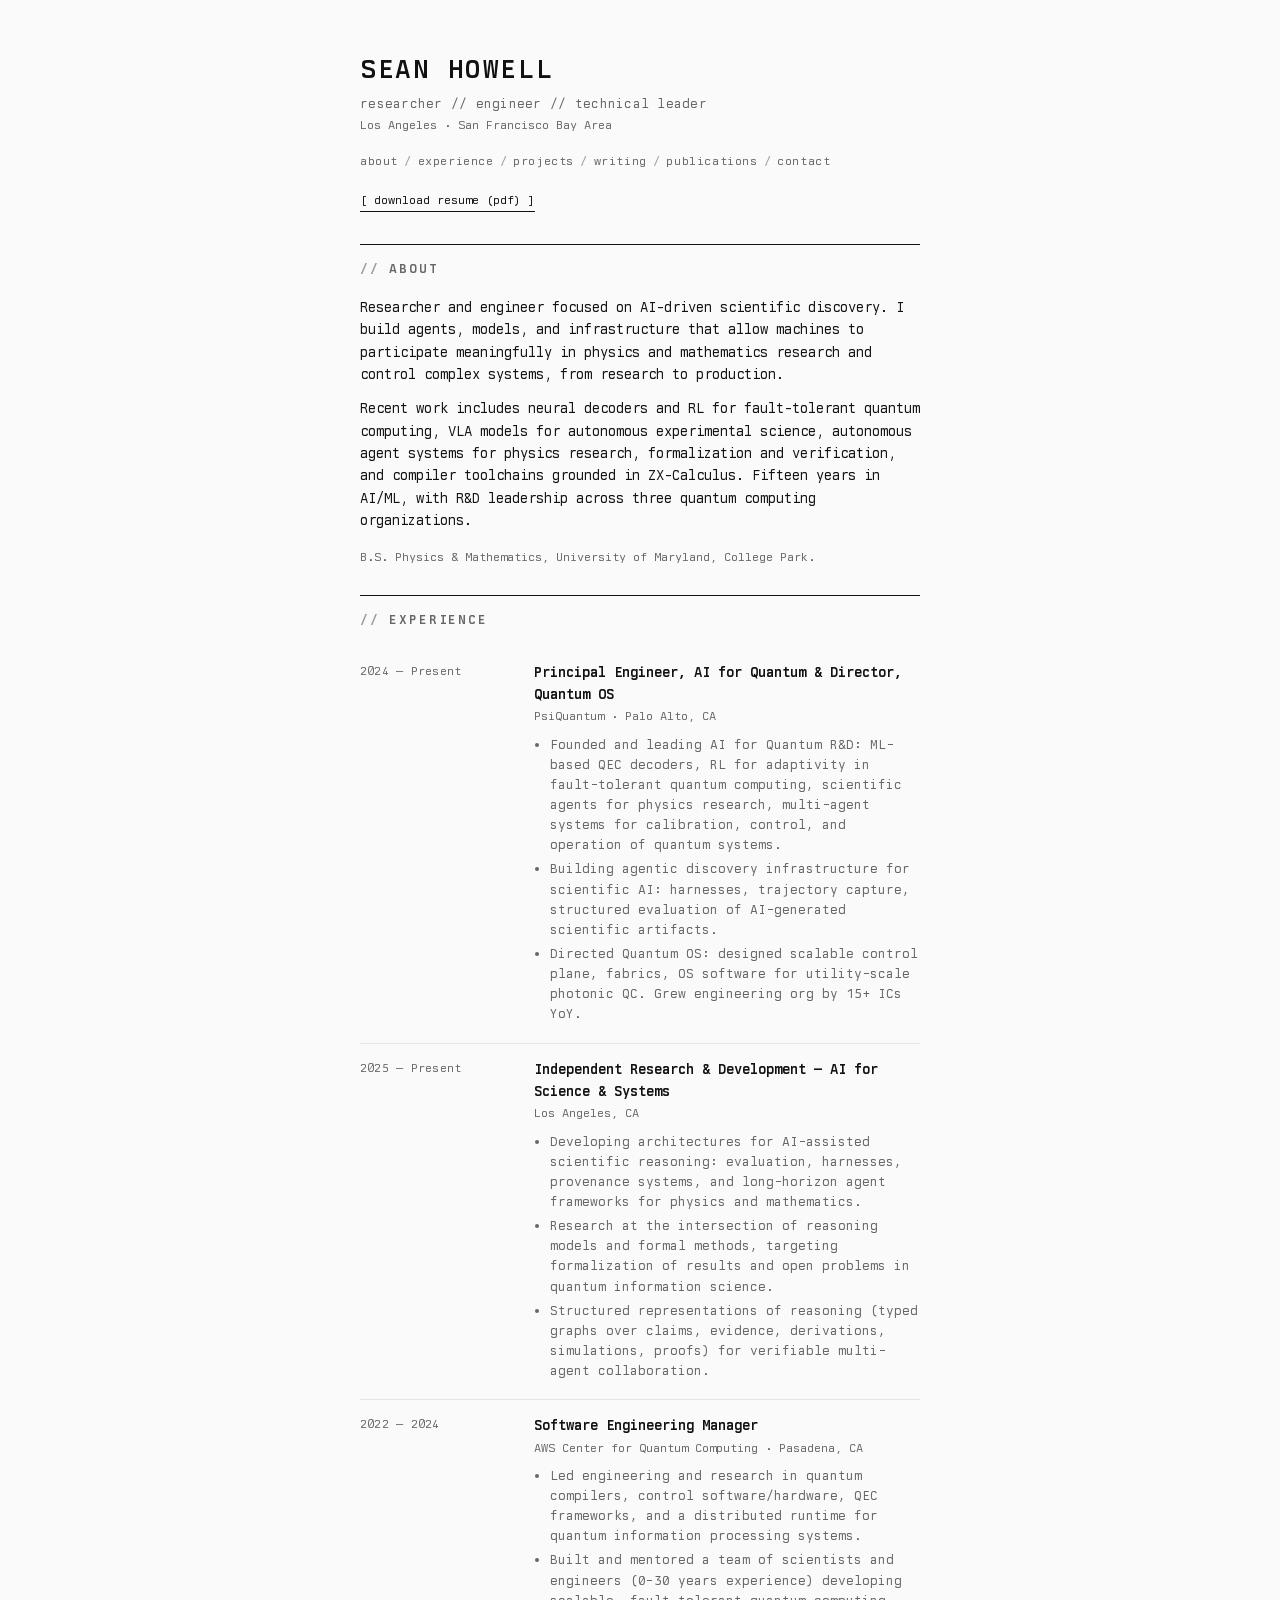
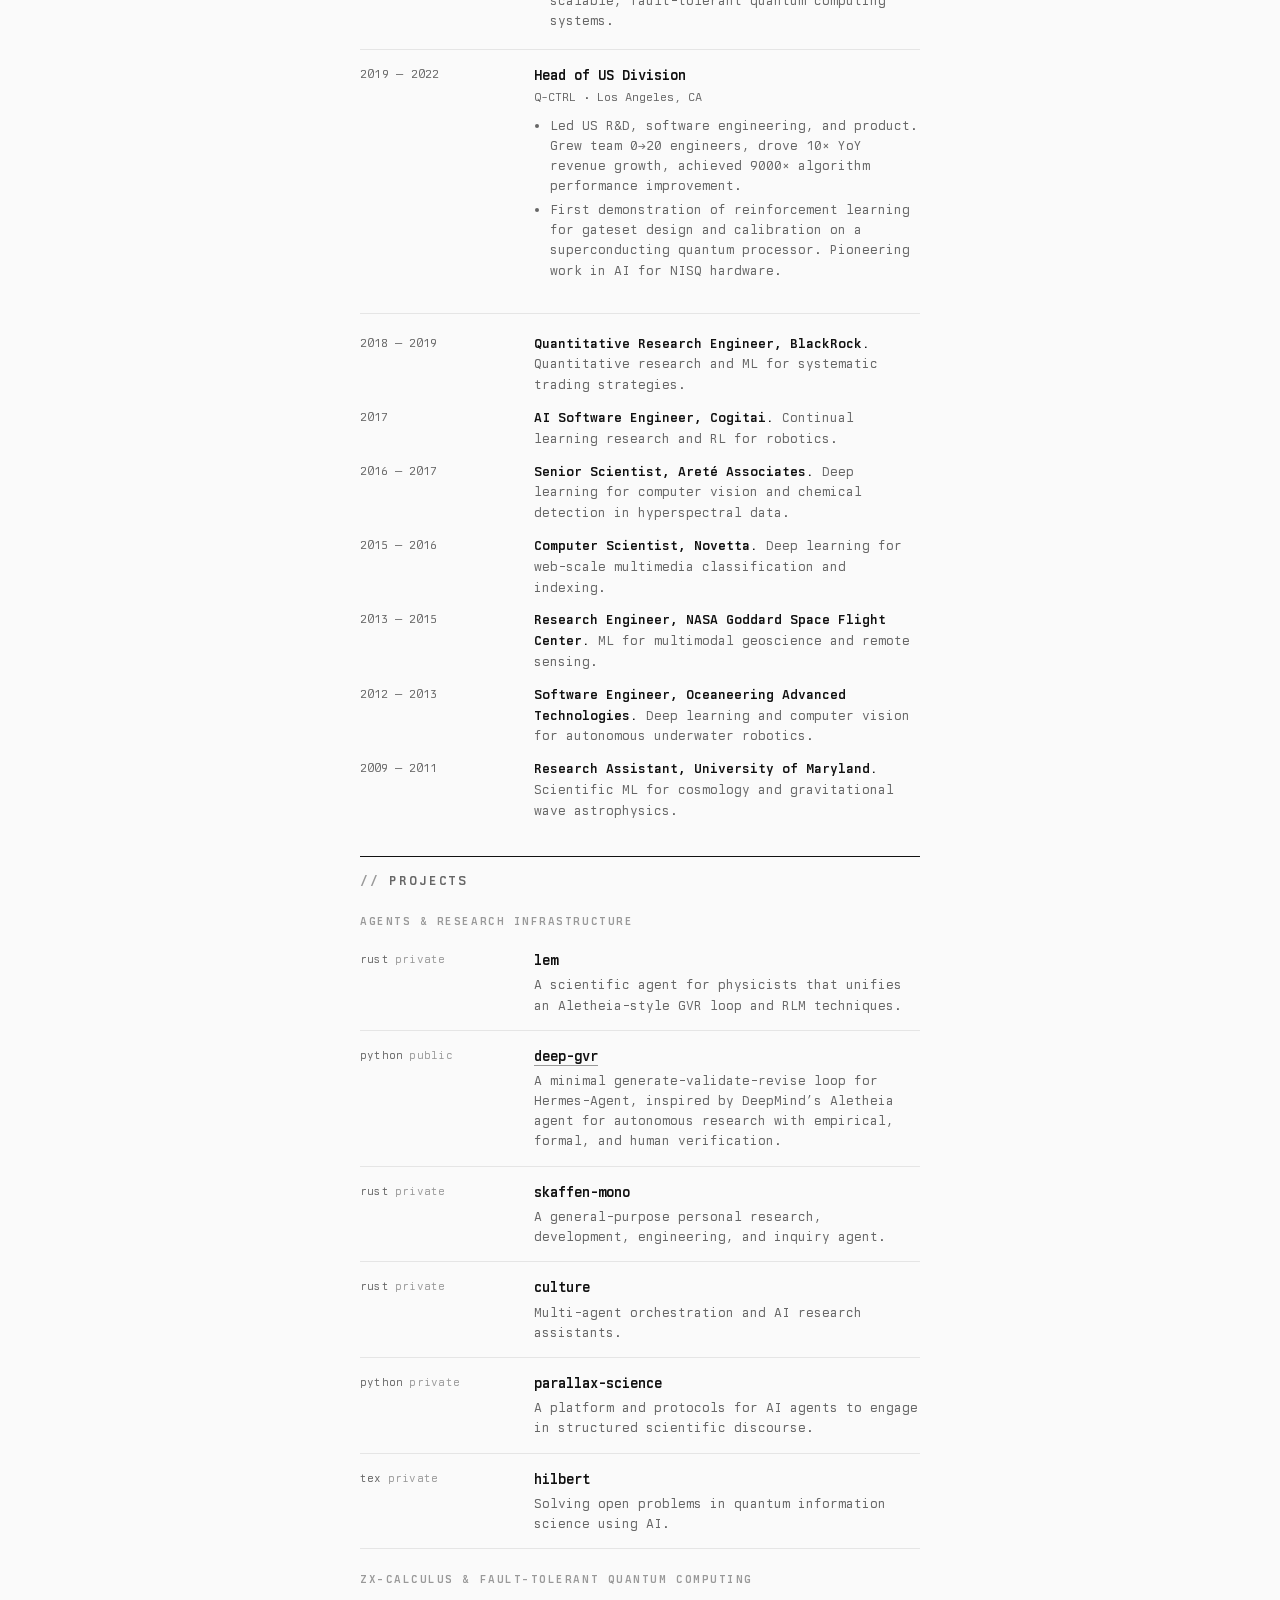
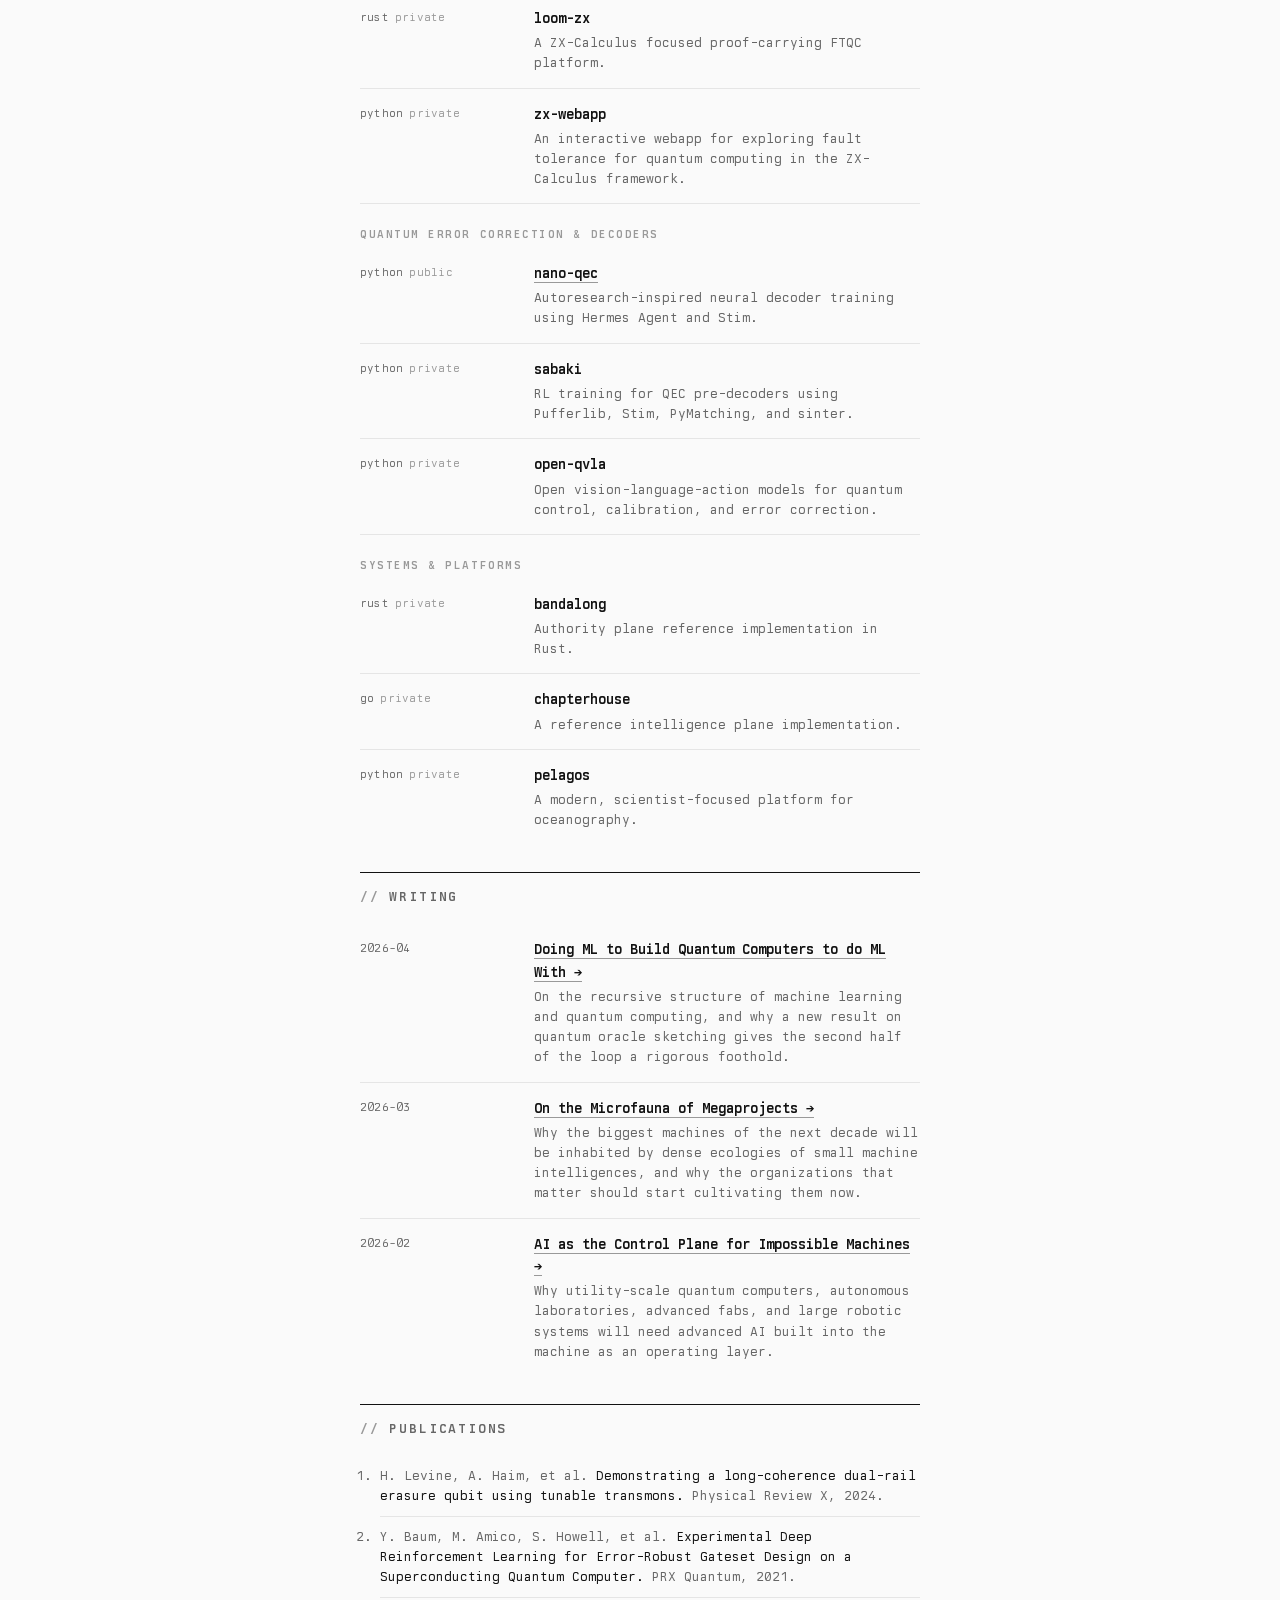
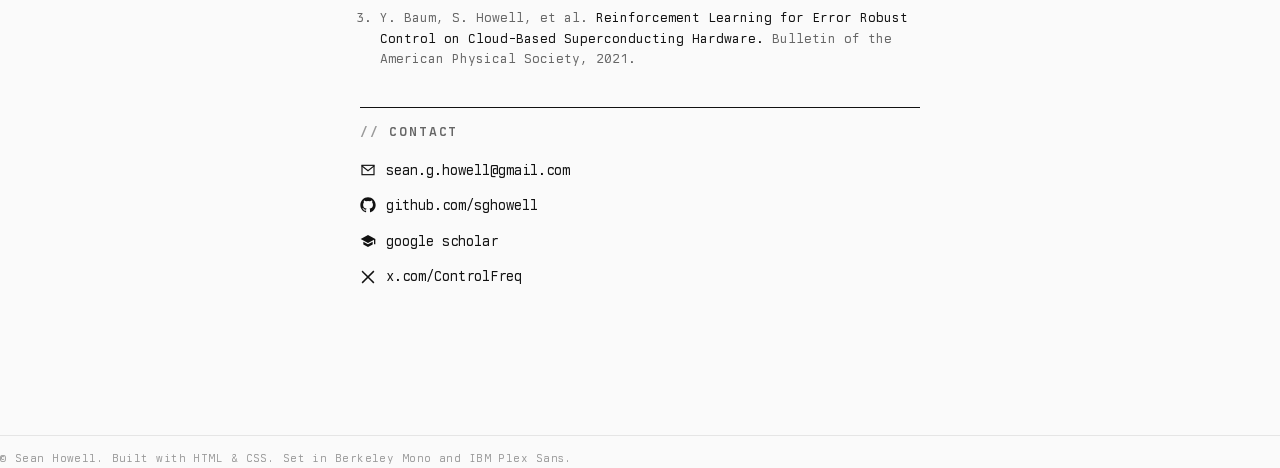
==== index.html @ dd590317 "add ml-quantum-loop essay" ====
<!DOCTYPE html>
<html lang="en">
<head>
  <meta charset="utf-8">
  <meta name="viewport" content="width=device-width, initial-scale=1">
  <title>Sean Howell — Researcher, Engineer, Technical Leader</title>
  <meta name="description" content="Sean Howell — researcher and engineer building AI agents, models, and infrastructure for machine-driven scientific discovery in physics and mathematics.">
  <link rel="icon" href="data:,">
  <link rel="stylesheet" href="/style.css">
</head>
<body>
  <main class="container">

    <header class="masthead">
      <h1>Sean Howell</h1>
      <p class="tagline">researcher // engineer // technical leader</p>
      <p class="location">Los Angeles &middot; San Francisco Bay Area</p>
      <nav class="anchor-rail" aria-label="Sections">
        <a href="#about">about</a><span class="sep">/</span><a href="#experience">experience</a><span class="sep">/</span><a href="#projects">projects</a><span class="sep">/</span><a href="#writing">writing</a><span class="sep">/</span><a href="#publications">publications</a><span class="sep">/</span><a href="#contact">contact</a>
      </nav>
      <a class="resume-link" href="/assets/seanhowell-resume-042026.pdf">[ download resume (pdf) ]</a>
    </header>

    <section id="about" class="about">
      <h2>about</h2>
      <p>Researcher and engineer focused on AI-driven scientific discovery. I build agents, models, and infrastructure that allow machines to participate meaningfully in physics and mathematics research and control complex systems, from research to production.</p>
      <p>Recent work includes neural decoders and RL for fault-tolerant quantum computing, VLA models for autonomous experimental science, autonomous agent systems for physics research, formalization and verification, and compiler toolchains grounded in ZX-Calculus. Fifteen years in AI/ML, with R&amp;D leadership across three quantum computing organizations.</p>
      <p class="edu">B.S. Physics &amp; Mathematics, University of Maryland, College Park.</p>
    </section>

    <section id="experience">
      <h2>experience</h2>

      <div class="entry">
        <div class="lhs">2024 &mdash; Present</div>
        <div class="rhs">
          <div class="title">Principal Engineer, AI for Quantum &amp; Director, Quantum OS</div>
          <div class="sub">PsiQuantum &middot; Palo Alto, CA</div>
          <ul>
            <li>Founded and leading AI for Quantum R&amp;D: ML-based QEC decoders, RL for adaptivity in fault-tolerant quantum computing, scientific agents for physics research, multi-agent systems for calibration, control, and operation of quantum systems.</li>
            <li>Building agentic discovery infrastructure for scientific AI: harnesses, trajectory capture, structured evaluation of AI-generated scientific artifacts.</li>
            <li>Directed Quantum OS: designed scalable control plane, fabrics, OS software for utility-scale photonic QC. Grew engineering org by 15+ ICs YoY.</li>
          </ul>
        </div>
      </div>

      <div class="entry">
        <div class="lhs">2025 &mdash; Present</div>
        <div class="rhs">
          <div class="title">Independent Research &amp; Development &mdash; AI for Science &amp; Systems</div>
          <div class="sub">Los Angeles, CA</div>
          <ul>
            <li>Developing architectures for AI-assisted scientific reasoning: evaluation, harnesses, provenance systems, and long-horizon agent frameworks for physics and mathematics.</li>
            <li>Research at the intersection of reasoning models and formal methods, targeting formalization of results and open problems in quantum information science.</li>
            <li>Structured representations of reasoning (typed graphs over claims, evidence, derivations, simulations, proofs) for verifiable multi-agent collaboration.</li>
          </ul>
        </div>
      </div>

      <div class="entry">
        <div class="lhs">2022 &mdash; 2024</div>
        <div class="rhs">
          <div class="title">Software Engineering Manager</div>
          <div class="sub">AWS Center for Quantum Computing &middot; Pasadena, CA</div>
          <ul>
            <li>Led engineering and research in quantum compilers, control software/hardware, QEC frameworks, and a distributed runtime for quantum information processing systems.</li>
            <li>Built and mentored a team of scientists and engineers (0&ndash;30 years experience) developing scalable, fault-tolerant quantum computing systems.</li>
          </ul>
        </div>
      </div>

      <div class="entry">
        <div class="lhs">2019 &mdash; 2022</div>
        <div class="rhs">
          <div class="title">Head of US Division</div>
          <div class="sub">Q-CTRL &middot; Los Angeles, CA</div>
          <ul>
            <li>Led US R&amp;D, software engineering, and product. Grew team 0&rarr;20 engineers, drove 10&times; YoY revenue growth, achieved 9000&times; algorithm performance improvement.</li>
            <li>First demonstration of reinforcement learning for gateset design and calibration on a superconducting quantum processor. Pioneering work in AI for NISQ hardware.</li>
          </ul>
        </div>
      </div>

      <ul class="prior" aria-label="Prior positions">
        <li><div class="lhs">2018 &mdash; 2019</div><div class="rhs"><span class="title">Quantitative Research Engineer, BlackRock.</span> Quantitative research and ML for systematic trading strategies.</div></li>
        <li><div class="lhs">2017</div><div class="rhs"><span class="title">AI Software Engineer, Cogitai.</span> Continual learning research and RL for robotics.</div></li>
        <li><div class="lhs">2016 &mdash; 2017</div><div class="rhs"><span class="title">Senior Scientist, Areté Associates.</span> Deep learning for computer vision and chemical detection in hyperspectral data.</div></li>
        <li><div class="lhs">2015 &mdash; 2016</div><div class="rhs"><span class="title">Computer Scientist, Novetta.</span> Deep learning for web-scale multimedia classification and indexing.</div></li>
        <li><div class="lhs">2013 &mdash; 2015</div><div class="rhs"><span class="title">Research Engineer, NASA Goddard Space Flight Center.</span> ML for multimodal geoscience and remote sensing.</div></li>
        <li><div class="lhs">2012 &mdash; 2013</div><div class="rhs"><span class="title">Software Engineer, Oceaneering Advanced Technologies.</span> Deep learning and computer vision for autonomous underwater robotics.</div></li>
        <li><div class="lhs">2009 &mdash; 2011</div><div class="rhs"><span class="title">Research Assistant, University of Maryland.</span> Scientific ML for cosmology and gravitational wave astrophysics.</div></li>
      </ul>
    </section>

    <section id="projects">
      <h2>projects</h2>

      <div class="project-group">agents &amp; research infrastructure</div>

      <div class="entry project">
        <div class="lhs"><span class="lang">rust</span><span class="visibility">private</span></div>
        <div class="rhs"><div class="title">lem</div><div class="desc">A scientific agent for physicists that unifies an Aletheia-style GVR loop and RLM techniques.</div></div>
      </div>
      <div class="entry project">
        <div class="lhs"><span class="lang">python</span><span class="visibility">public</span></div>
        <div class="rhs"><div class="title"><a href="https://github.com/sghowell/deep-gvr">deep-gvr</a></div><div class="desc">A minimal generate-validate-revise loop for Hermes-Agent, inspired by DeepMind&rsquo;s Aletheia agent for autonomous research with empirical, formal, and human verification.</div></div>
      </div>
      <div class="entry project">
        <div class="lhs"><span class="lang">rust</span><span class="visibility">private</span></div>
        <div class="rhs"><div class="title">skaffen-mono</div><div class="desc">A general-purpose personal research, development, engineering, and inquiry agent.</div></div>
      </div>
      <div class="entry project">
        <div class="lhs"><span class="lang">rust</span><span class="visibility">private</span></div>
        <div class="rhs"><div class="title">culture</div><div class="desc">Multi-agent orchestration and AI research assistants.</div></div>
      </div>
      <div class="entry project">
        <div class="lhs"><span class="lang">python</span><span class="visibility">private</span></div>
        <div class="rhs"><div class="title">parallax-science</div><div class="desc">A platform and protocols for AI agents to engage in structured scientific discourse.</div></div>
      </div>
      <div class="entry project">
        <div class="lhs"><span class="lang">tex</span><span class="visibility">private</span></div>
        <div class="rhs"><div class="title">hilbert</div><div class="desc">Solving open problems in quantum information science using AI.</div></div>
      </div>

      <div class="project-group">zx-calculus &amp; fault-tolerant quantum computing</div>

      <div class="entry project">
        <div class="lhs"><span class="lang">rust</span><span class="visibility">private</span></div>
        <div class="rhs"><div class="title">loom-zx</div><div class="desc">A ZX-Calculus focused proof-carrying FTQC platform.</div></div>
      </div>
      <div class="entry project">
        <div class="lhs"><span class="lang">python</span><span class="visibility">private</span></div>
        <div class="rhs"><div class="title">zx-webapp</div><div class="desc">An interactive webapp for exploring fault tolerance for quantum computing in the ZX-Calculus framework.</div></div>
      </div>

      <div class="project-group">quantum error correction &amp; decoders</div>

      <div class="entry project">
        <div class="lhs"><span class="lang">python</span><span class="visibility">public</span></div>
        <div class="rhs"><div class="title"><a href="https://github.com/sghowell/nano-qec">nano-qec</a></div><div class="desc">Autoresearch-inspired neural decoder training using Hermes Agent and Stim.</div></div>
      </div>
      <div class="entry project">
        <div class="lhs"><span class="lang">python</span><span class="visibility">private</span></div>
        <div class="rhs"><div class="title">sabaki</div><div class="desc">RL training for QEC pre-decoders using Pufferlib, Stim, PyMatching, and sinter.</div></div>
      </div>
      <div class="entry project">
        <div class="lhs"><span class="lang">python</span><span class="visibility">private</span></div>
        <div class="rhs"><div class="title">open-qvla</div><div class="desc">Open vision-language-action models for quantum control, calibration, and error correction.</div></div>
      </div>

      <div class="project-group">systems &amp; platforms</div>

      <div class="entry project">
        <div class="lhs"><span class="lang">rust</span><span class="visibility">private</span></div>
        <div class="rhs"><div class="title">bandalong</div><div class="desc">Authority plane reference implementation in Rust.</div></div>
      </div>
      <div class="entry project">
        <div class="lhs"><span class="lang">go</span><span class="visibility">private</span></div>
        <div class="rhs"><div class="title">chapterhouse</div><div class="desc">A reference intelligence plane implementation.</div></div>
      </div>
      <div class="entry project">
        <div class="lhs"><span class="lang">python</span><span class="visibility">private</span></div>
        <div class="rhs"><div class="title">pelagos</div><div class="desc">A modern, scientist-focused platform for oceanography.</div></div>
      </div>

    </section>

    <section id="writing">
      <h2>writing</h2>

      <div class="entry writing">
        <div class="lhs">2026-04</div>
        <div class="rhs">
          <div class="title"><a href="/writing/ml-quantum-loop.html">Doing ML to Build Quantum Computers to do ML With &rarr;</a></div>
          <div class="desc">On the recursive structure of machine learning and quantum computing, and why a new result on quantum oracle sketching gives the second half of the loop a rigorous foothold.</div>
        </div>
      </div>

      <div class="entry writing">
        <div class="lhs">2026-03</div>
        <div class="rhs">
          <div class="title"><a href="/writing/microfauna-of-megaprojects.html">On the Microfauna of Megaprojects &rarr;</a></div>
          <div class="desc">Why the biggest machines of the next decade will be inhabited by dense ecologies of small machine intelligences, and why the organizations that matter should start cultivating them now.</div>
        </div>
      </div>

      <div class="entry writing">
        <div class="lhs">2026-02</div>
        <div class="rhs">
          <div class="title"><a href="/writing/ai-control-plane.html">AI as the Control Plane for Impossible Machines &rarr;</a></div>
          <div class="desc">Why utility-scale quantum computers, autonomous laboratories, advanced fabs, and large robotic systems will need advanced AI built into the machine as an operating layer.</div>
        </div>
      </div>

    </section>

    <section id="publications" class="pubs">
      <h2>publications</h2>
      <ol>
        <li>H. Levine, A. Haim, et al. <em>Demonstrating a long-coherence dual-rail erasure qubit using tunable transmons.</em> Physical Review X, 2024.</li>
        <li>Y. Baum, M. Amico, S. Howell, et al. <em>Experimental Deep Reinforcement Learning for Error-Robust Gateset Design on a Superconducting Quantum Computer.</em> PRX Quantum, 2021.</li>
        <li>Y. Baum, S. Howell, et al. <em>Reinforcement Learning for Error Robust Control on Cloud-Based Superconducting Hardware.</em> Bulletin of the American Physical Society, 2021.</li>
      </ol>
    </section>

    <section id="contact">
      <h2>contact</h2>
      <ul class="contact-list">
        <li>
          <a href="mailto:sean.g.howell@gmail.com" rel="me">
            <svg class="icon" viewBox="0 0 24 24" fill="none" stroke="currentColor" stroke-width="1.75" stroke-linecap="square" stroke-linejoin="miter" aria-hidden="true"><rect x="3" y="5" width="18" height="14"/><path d="M3 6l9 7 9-7"/></svg>
            sean.g.howell@gmail.com
          </a>
        </li>
        <li>
          <a href="https://github.com/sghowell" rel="me">
            <svg class="icon" viewBox="0 0 24 24" fill="currentColor" aria-hidden="true"><path d="M12 .5C5.73.5.5 5.73.5 12c0 5.08 3.29 9.38 7.86 10.9.58.11.79-.25.79-.56v-2c-3.2.7-3.87-1.37-3.87-1.37-.52-1.33-1.28-1.69-1.28-1.69-1.04-.71.08-.7.08-.7 1.16.08 1.77 1.19 1.77 1.19 1.03 1.76 2.7 1.25 3.36.96.1-.75.4-1.25.73-1.54-2.55-.29-5.24-1.28-5.24-5.69 0-1.26.45-2.28 1.19-3.09-.12-.3-.52-1.47.11-3.07 0 0 .97-.31 3.18 1.18a11.03 11.03 0 0 1 5.79 0c2.21-1.49 3.18-1.18 3.18-1.18.63 1.6.23 2.77.11 3.07.74.81 1.19 1.83 1.19 3.09 0 4.42-2.69 5.39-5.25 5.68.41.36.78 1.06.78 2.13v3.16c0 .31.21.67.8.56C20.21 21.38 23.5 17.08 23.5 12 23.5 5.73 18.27.5 12 .5z"/></svg>
            github.com/sghowell
          </a>
        </li>
        <li>
          <a href="https://scholar.google.com/citations?hl=en&amp;user=lh-wJ1EAAAAJ" rel="me">
            <svg class="icon" viewBox="0 0 24 24" fill="currentColor" aria-hidden="true"><path d="M12 3L1 9l11 6 9-4.91V17h2V9L12 3zM5 13.18v4L12 21l7-3.82v-4L12 17l-7-3.82z"/></svg>
            google scholar
          </a>
        </li>
        <li>
          <a href="https://x.com/ControlFreq" rel="me">
            <svg class="icon" viewBox="0 0 24 24" fill="none" stroke="currentColor" stroke-width="2.25" stroke-linecap="square" stroke-linejoin="miter" aria-hidden="true"><line x1="4" y1="4" x2="20" y2="20"/><line x1="20" y1="4" x2="4" y2="20"/></svg>
            x.com/ControlFreq
          </a>
        </li>
      </ul>
    </section>

  </main>

  <footer class="site-footer">
    &copy; Sean Howell. Built with HTML &amp; CSS. Set in Berkeley Mono and IBM Plex Sans.
  </footer>

</body>
</html>
---- style.css ----
/* ==========================================================================
   sghowell.github.io — stylesheet
   Berkeley Mono, monochrome, zero dependencies, zero JS.
   ========================================================================== */

@font-face {
  font-family: "Berkeley Mono";
  src: url("/fonts/BerkeleyMonoVariable.woff2") format("woff2");
  font-weight: 100 900;
  font-style: normal;
  font-display: swap;
}

@font-face {
  font-family: "IBM Plex Sans";
  src: url("/fonts/IBMPlexSans-Regular.woff2") format("woff2");
  font-weight: 400;
  font-style: normal;
  font-display: swap;
}

@font-face {
  font-family: "IBM Plex Sans";
  src: url("/fonts/IBMPlexSans-Italic.woff2") format("woff2");
  font-weight: 400;
  font-style: italic;
  font-display: swap;
}

@font-face {
  font-family: "IBM Plex Sans";
  src: url("/fonts/IBMPlexSans-SemiBold.woff2") format("woff2");
  font-weight: 600;
  font-style: normal;
  font-display: swap;
}

:root {
  --font: "Berkeley Mono", ui-monospace, "SF Mono", Menlo, Consolas, monospace;
  --font-prose: "IBM Plex Sans", ui-sans-serif, -apple-system, BlinkMacSystemFont, "Segoe UI", Inter, Roboto, Helvetica, Arial, sans-serif;

  --bg: #fafafa;
  --fg: #111111;
  --muted: #666666;
  --faint: #999999;
  --rule: #111111;
  --subtle: #e5e5e5;
}

@media (prefers-color-scheme: dark) {
  :root {
    --bg: #0e0e0e;
    --fg: #ededed;
    --muted: #8a8a8a;
    --faint: #5f5f5f;
    --rule: #ededed;
    --subtle: #1f1f1f;
  }
}

*, *::before, *::after { box-sizing: border-box; }

html { -webkit-text-size-adjust: 100%; }

body {
  margin: 0;
  background: var(--bg);
  color: var(--fg);
  font-family: var(--font);
  font-size: 14px;
  line-height: 1.6;
  font-feature-settings: "ss01", "ss02";
  -webkit-font-smoothing: antialiased;
  -moz-osx-font-smoothing: grayscale;
}

.container {
  max-width: 78ch;
  margin: 0 auto;
  padding: 48px 32px 96px;
}

@media (max-width: 640px) {
  .container { padding: 32px 20px 64px; }
}

/* ----- Masthead ----- */

.masthead { margin-bottom: 32px; }

.masthead h1 {
  margin: 0 0 4px;
  font-size: 1.625rem;
  font-weight: 700;
  letter-spacing: 0.06em;
  text-transform: uppercase;
}

.masthead .tagline {
  color: var(--muted);
  font-size: 0.8125rem;
  letter-spacing: 0.02em;
  margin: 0 0 2px;
}

.masthead .location {
  color: var(--muted);
  font-size: 0.75rem;
  margin: 0 0 16px;
}

.anchor-rail {
  font-size: 0.75rem;
  color: var(--muted);
  letter-spacing: 0.05em;
  margin: 0 0 8px;
}

.anchor-rail a {
  color: var(--muted);
  text-decoration: none;
  border-bottom: 1px solid transparent;
  padding-bottom: 1px;
}

.anchor-rail a:hover,
.anchor-rail a:focus-visible {
  color: var(--fg);
  border-bottom-color: var(--fg);
}

.anchor-rail .sep {
  margin: 0 6px;
  color: var(--faint);
}

.masthead .resume-link {
  display: inline-block;
  margin-top: 12px;
  font-size: 0.75rem;
  color: var(--fg);
  text-decoration: none;
  border-bottom: 1px solid var(--fg);
  padding-bottom: 1px;
}

.masthead .resume-link:hover,
.masthead .resume-link:focus-visible {
  border-bottom-width: 2px;
}

/* ----- Sections ----- */

section {
  border-top: 1px solid var(--rule);
  padding-top: 14px;
  margin-top: 28px;
}

section:first-of-type { margin-top: 0; }

section > h2 {
  font-size: 0.8125rem;
  font-weight: 700;
  letter-spacing: 0.14em;
  text-transform: uppercase;
  color: var(--muted);
  margin: 0 0 16px;
}

section > h2::before { content: "// "; color: var(--faint); }

/* ----- About ----- */

.about p {
  margin: 0 0 12px;
  max-width: 72ch;
}

.about .edu {
  color: var(--muted);
  font-size: 0.75rem;
  margin-top: 16px;
}

/* ----- Entries (experience, projects, pubs) ----- */

.entry {
  display: grid;
  grid-template-columns: 150px 1fr;
  gap: 24px;
  padding: 14px 0;
  border-bottom: 1px solid var(--subtle);
}

.entry:last-of-type { border-bottom: 0; }

.entry .lhs {
  color: var(--muted);
  font-size: 0.75rem;
  padding-top: 1px;
  letter-spacing: 0.02em;
}

.entry .rhs .title {
  font-weight: 700;
  font-size: 0.875rem;
  color: var(--fg);
}

.entry .rhs .sub {
  color: var(--muted);
  font-size: 0.75rem;
  margin-top: 2px;
}

.entry .rhs ul {
  margin: 8px 0 0;
  padding-left: 16px;
  color: var(--muted);
  font-size: 0.8125rem;
  line-height: 1.55;
}

.entry .rhs ul li { margin-bottom: 4px; }

.entry .rhs .desc {
  color: var(--muted);
  font-size: 0.8125rem;
  margin-top: 4px;
  line-height: 1.55;
}

@media (max-width: 640px) {
  .entry { grid-template-columns: 1fr; gap: 6px; }
  .entry .lhs { font-size: 0.6875rem; }
}

/* ----- Projects group headings ----- */

.project-group {
  color: var(--faint);
  font-size: 0.6875rem;
  font-weight: 700;
  letter-spacing: 0.14em;
  text-transform: uppercase;
  margin: 22px 0 4px;
}

.project-group:first-child { margin-top: 0; }

.project .lhs .lang {
  display: inline-block;
  font-size: 0.6875rem;
  color: var(--muted);
}

.project .lhs .visibility {
  display: inline-block;
  font-size: 0.6875rem;
  color: var(--faint);
  margin-left: 6px;
}

.entry .title a {
  color: inherit;
  text-decoration: none;
  border-bottom: 1px solid var(--faint);
  padding-bottom: 1px;
}

.entry .title a:hover,
.entry .title a:focus-visible {
  border-bottom-color: var(--fg);
}

/* ----- Prior positions dense list ----- */

.prior {
  margin-top: 14px;
  padding-top: 14px;
  border-top: 1px solid var(--subtle);
  list-style: none;
  padding-left: 0;
}

.prior li {
  display: grid;
  grid-template-columns: 150px 1fr;
  gap: 24px;
  padding: 6px 0;
  font-size: 0.8125rem;
  color: var(--muted);
}

.prior li .lhs { color: var(--muted); font-size: 0.75rem; }

.prior li .rhs .title { color: var(--fg); font-weight: 700; }

@media (max-width: 640px) {
  .prior li { grid-template-columns: 1fr; gap: 2px; padding: 8px 0; }
}

/* ----- Publications ----- */

.pubs li {
  padding: 10px 0;
  font-size: 0.8125rem;
  color: var(--muted);
  border-bottom: 1px solid var(--subtle);
  line-height: 1.55;
}

.pubs li:last-child { border-bottom: 0; }

.pubs em { color: var(--fg); font-style: normal; }

.pubs ol { list-style: decimal; padding-left: 20px; margin: 0; }

/* ----- Contact ----- */

.contact-list {
  list-style: none;
  padding: 0;
  margin: 0;
  display: flex;
  flex-direction: column;
  gap: 10px;
}

.contact-list a {
  display: inline-flex;
  align-items: center;
  gap: 10px;
  color: var(--fg);
  text-decoration: none;
  font-size: 0.875rem;
  border-bottom: 1px solid transparent;
  padding-bottom: 1px;
  width: fit-content;
}

.contact-list a:hover,
.contact-list a:focus-visible {
  border-bottom-color: var(--fg);
}

.icon {
  width: 16px;
  height: 16px;
  display: inline-block;
  flex-shrink: 0;
  color: currentColor;
}

/* ----- Focus styles ----- */

:focus-visible { outline: 2px solid var(--fg); outline-offset: 2px; }

a { color: var(--fg); }

/* ----- Footer ----- */

.site-footer {
  margin-top: 48px;
  padding-top: 14px;
  border-top: 1px solid var(--subtle);
  color: var(--faint);
  font-size: 0.6875rem;
  letter-spacing: 0.04em;
}

/* ==========================================================================
   Essay pages (/writing/*.html)
   Scoped under body.essay so nothing leaks into the one-pager.
   ========================================================================== */

.essay .top-strip {
  display: flex;
  align-items: baseline;
  justify-content: space-between;
  gap: 16px;
  margin-bottom: 32px;
  padding-bottom: 14px;
  border-bottom: 1px solid var(--rule);
}

.essay .top-strip .brand {
  font-size: 0.8125rem;
  font-weight: 700;
  letter-spacing: 0.06em;
  text-transform: uppercase;
  color: var(--fg);
  text-decoration: none;
}

.essay .top-strip .brand .sep {
  color: var(--faint);
  margin: 0 6px;
  font-weight: 400;
}

.essay .top-strip .back {
  font-size: 0.75rem;
  color: var(--muted);
  text-decoration: none;
  border-bottom: 1px solid transparent;
  padding-bottom: 1px;
  white-space: nowrap;
}

.essay .top-strip .back:hover,
.essay .top-strip .back:focus-visible {
  color: var(--fg);
  border-bottom-color: var(--fg);
}

.essay .essay-header {
  margin-bottom: 40px;
}

.essay .essay-header .eyebrow {
  font-size: 0.75rem;
  font-weight: 700;
  letter-spacing: 0.14em;
  text-transform: uppercase;
  color: var(--muted);
  margin: 0 0 14px;
}

.essay .essay-header .eyebrow::before {
  content: "// ";
  color: var(--faint);
}

.essay .essay-header h1 {
  margin: 0 0 14px;
  font-family: var(--font);
  font-size: 1.5rem;
  font-weight: 700;
  letter-spacing: 0.02em;
  line-height: 1.25;
  max-width: 32ch;
  text-transform: none;
}

.essay .essay-header .dek {
  margin: 0 0 14px;
  max-width: 64ch;
  font-family: var(--font-prose);
  font-size: 0.9375rem;
  line-height: 1.6;
  color: var(--muted);
}

.essay .essay-header .date {
  margin: 0;
  font-size: 0.75rem;
  letter-spacing: 0.04em;
  text-transform: uppercase;
  color: var(--faint);
}

.essay .article {
  max-width: 64ch;
  font-family: var(--font-prose);
  font-size: 1.0625rem;
  line-height: 1.72;
  color: var(--fg);
}

.essay .article p {
  margin: 0 0 1.15em;
}

.essay .article h2 {
  margin: 2.2em 0 0.9em;
  font-family: var(--font);
  font-size: 0.8125rem;
  font-weight: 700;
  letter-spacing: 0.14em;
  text-transform: uppercase;
  color: var(--muted);
}

.essay .article h2::before {
  content: "// ";
  color: var(--faint);
}

.essay .article em {
  font-style: italic;
}

.essay .article a {
  color: var(--fg);
  text-decoration: none;
  border-bottom: 1px solid var(--subtle);
  padding-bottom: 1px;
}

.essay .article a:hover,
.essay .article a:focus-visible {
  border-bottom-color: var(--fg);
}

.essay .article .pullquote {
  margin: 1.8em 0;
  padding: 0.3em 0 0.3em 1.25em;
  border-left: 2px solid var(--fg);
}

.essay .article .pullquote p {
  margin: 0;
  font-style: italic;
  font-size: 1.125em;
  line-height: 1.55;
  color: var(--fg);
}

.essay .article sup.note {
  font-family: var(--font);
  font-size: 0.68em;
  vertical-align: super;
  line-height: 0;
  margin-left: 0.1em;
  white-space: nowrap;
}

.essay .article sup.note a {
  color: var(--muted);
  text-decoration: none;
  border-bottom: none;
  font-weight: 700;
}

.essay .article sup.note a:hover,
.essay .article sup.note a:focus-visible {
  color: var(--fg);
}

.essay .sources {
  margin-top: 48px;
  padding-top: 14px;
  border-top: 1px solid var(--rule);
  max-width: 64ch;
}

.essay .sources h2 {
  font-size: 0.8125rem;
  font-weight: 700;
  letter-spacing: 0.14em;
  text-transform: uppercase;
  color: var(--muted);
  margin: 0 0 16px;
}

.essay .sources h2::before {
  content: "// ";
  color: var(--faint);
}

.essay .sources ol {
  list-style: decimal;
  padding-left: 20px;
  margin: 0;
}

.essay .sources li {
  padding: 10px 0;
  font-family: var(--font-prose);
  font-size: 0.875rem;
  color: var(--muted);
  line-height: 1.55;
  border-bottom: 1px solid var(--subtle);
}

.essay .sources li:last-child {
  border-bottom: 0;
}

.essay .sources li a {
  color: var(--fg);
  text-decoration: none;
  border-bottom: 1px solid var(--subtle);
  padding-bottom: 1px;
}

.essay .sources li a:hover,
.essay .sources li a:focus-visible {
  border-bottom-color: var(--fg);
}

.essay .bottom-strip {
  margin-top: 40px;
  padding-top: 14px;
  border-top: 1px solid var(--subtle);
}

.essay .bottom-strip .back {
  font-size: 0.75rem;
  color: var(--muted);
  text-decoration: none;
  border-bottom: 1px solid transparent;
  padding-bottom: 1px;
}

.essay .bottom-strip .back:hover,
.essay .bottom-strip .back:focus-visible {
  color: var(--fg);
  border-bottom-color: var(--fg);
}

@media (max-width: 640px) {
  .essay .top-strip { flex-wrap: wrap; gap: 8px; }
  .essay .essay-header h1 { font-size: 1.25rem; }
  .essay .article { font-size: 1rem; line-height: 1.68; }
}
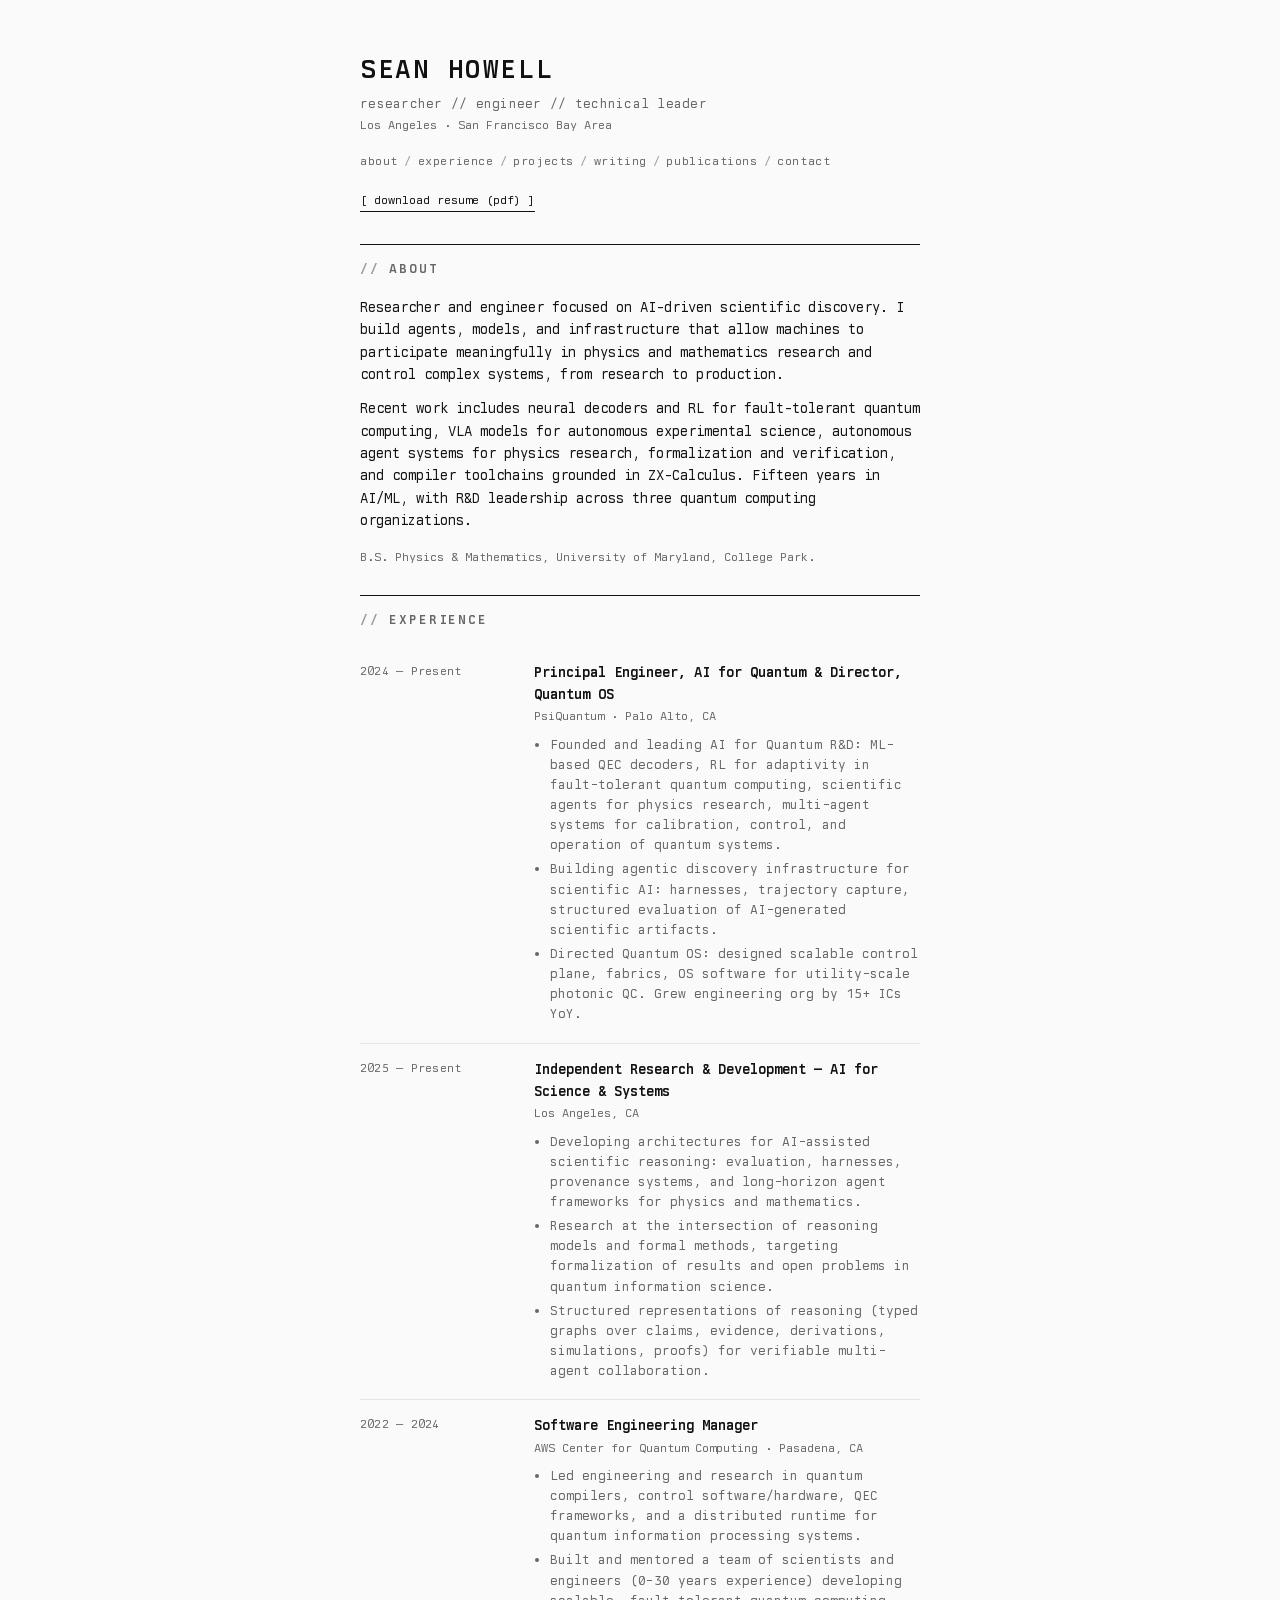
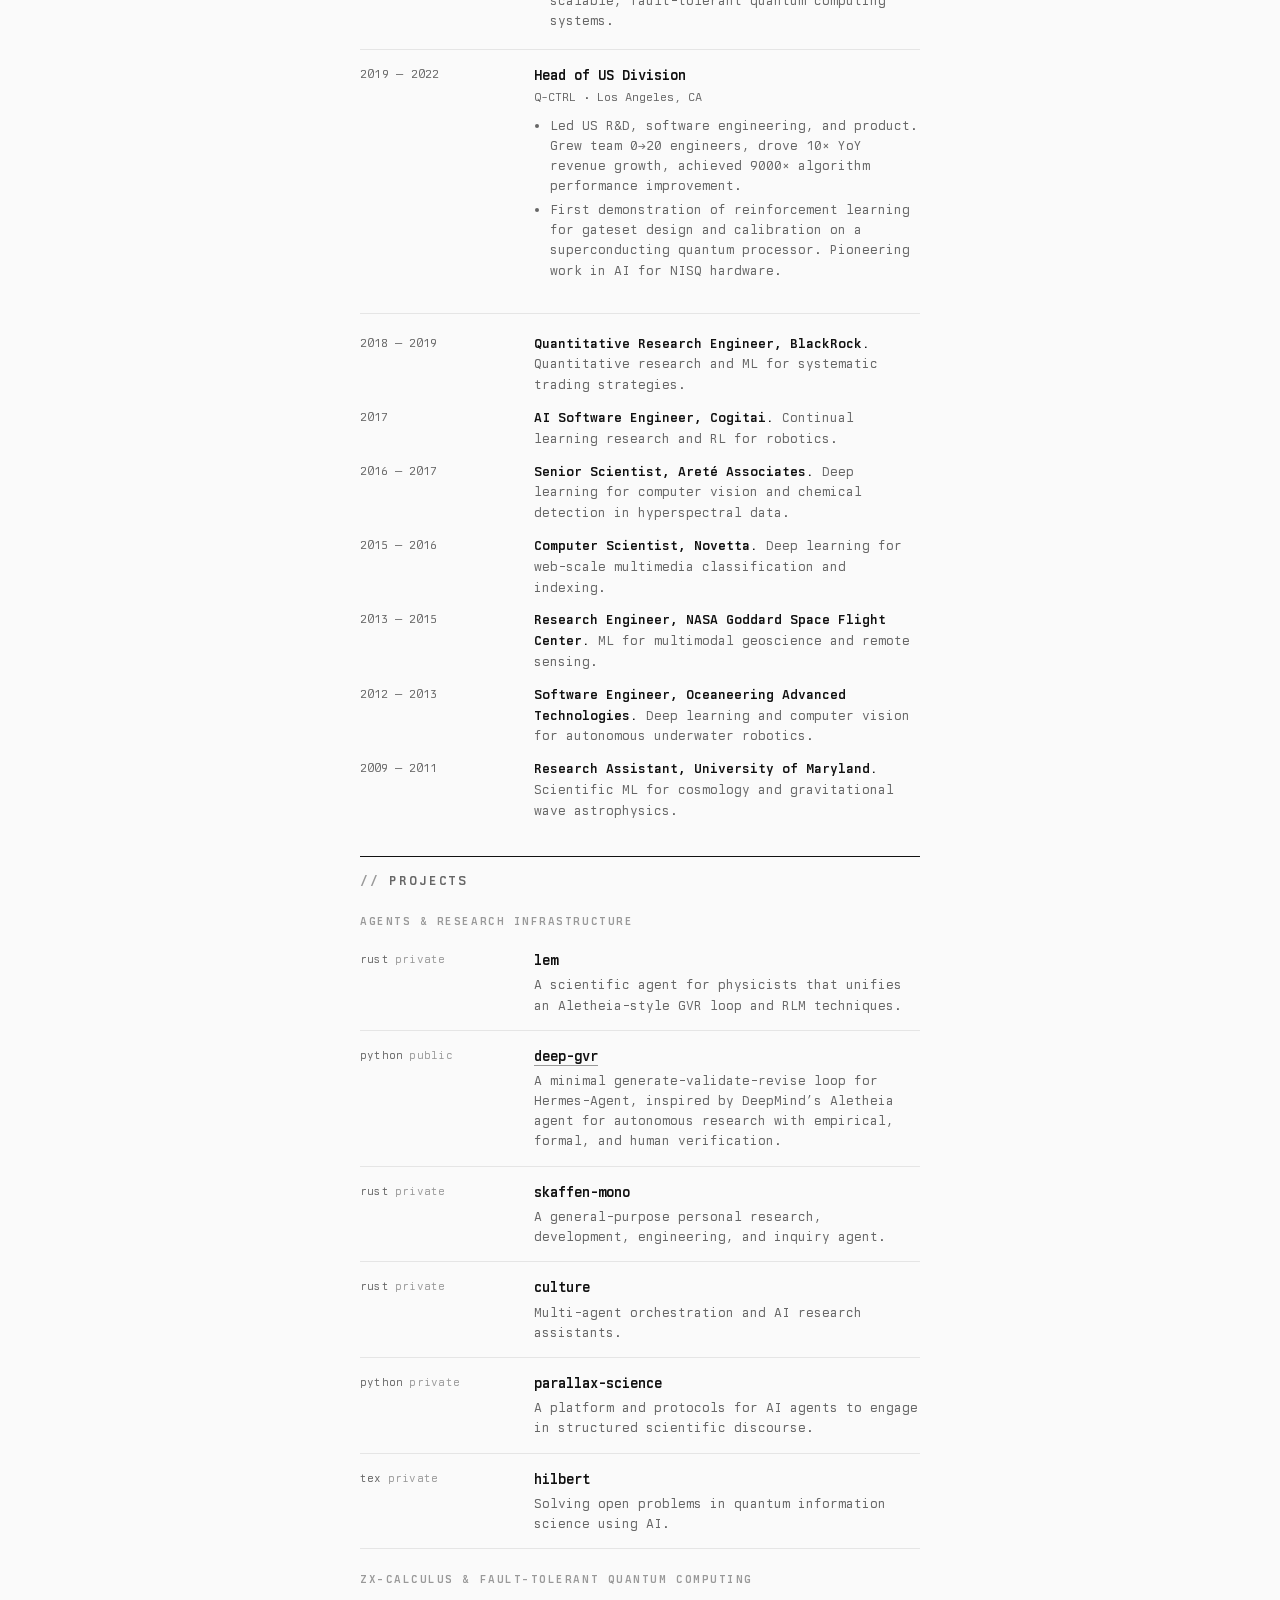
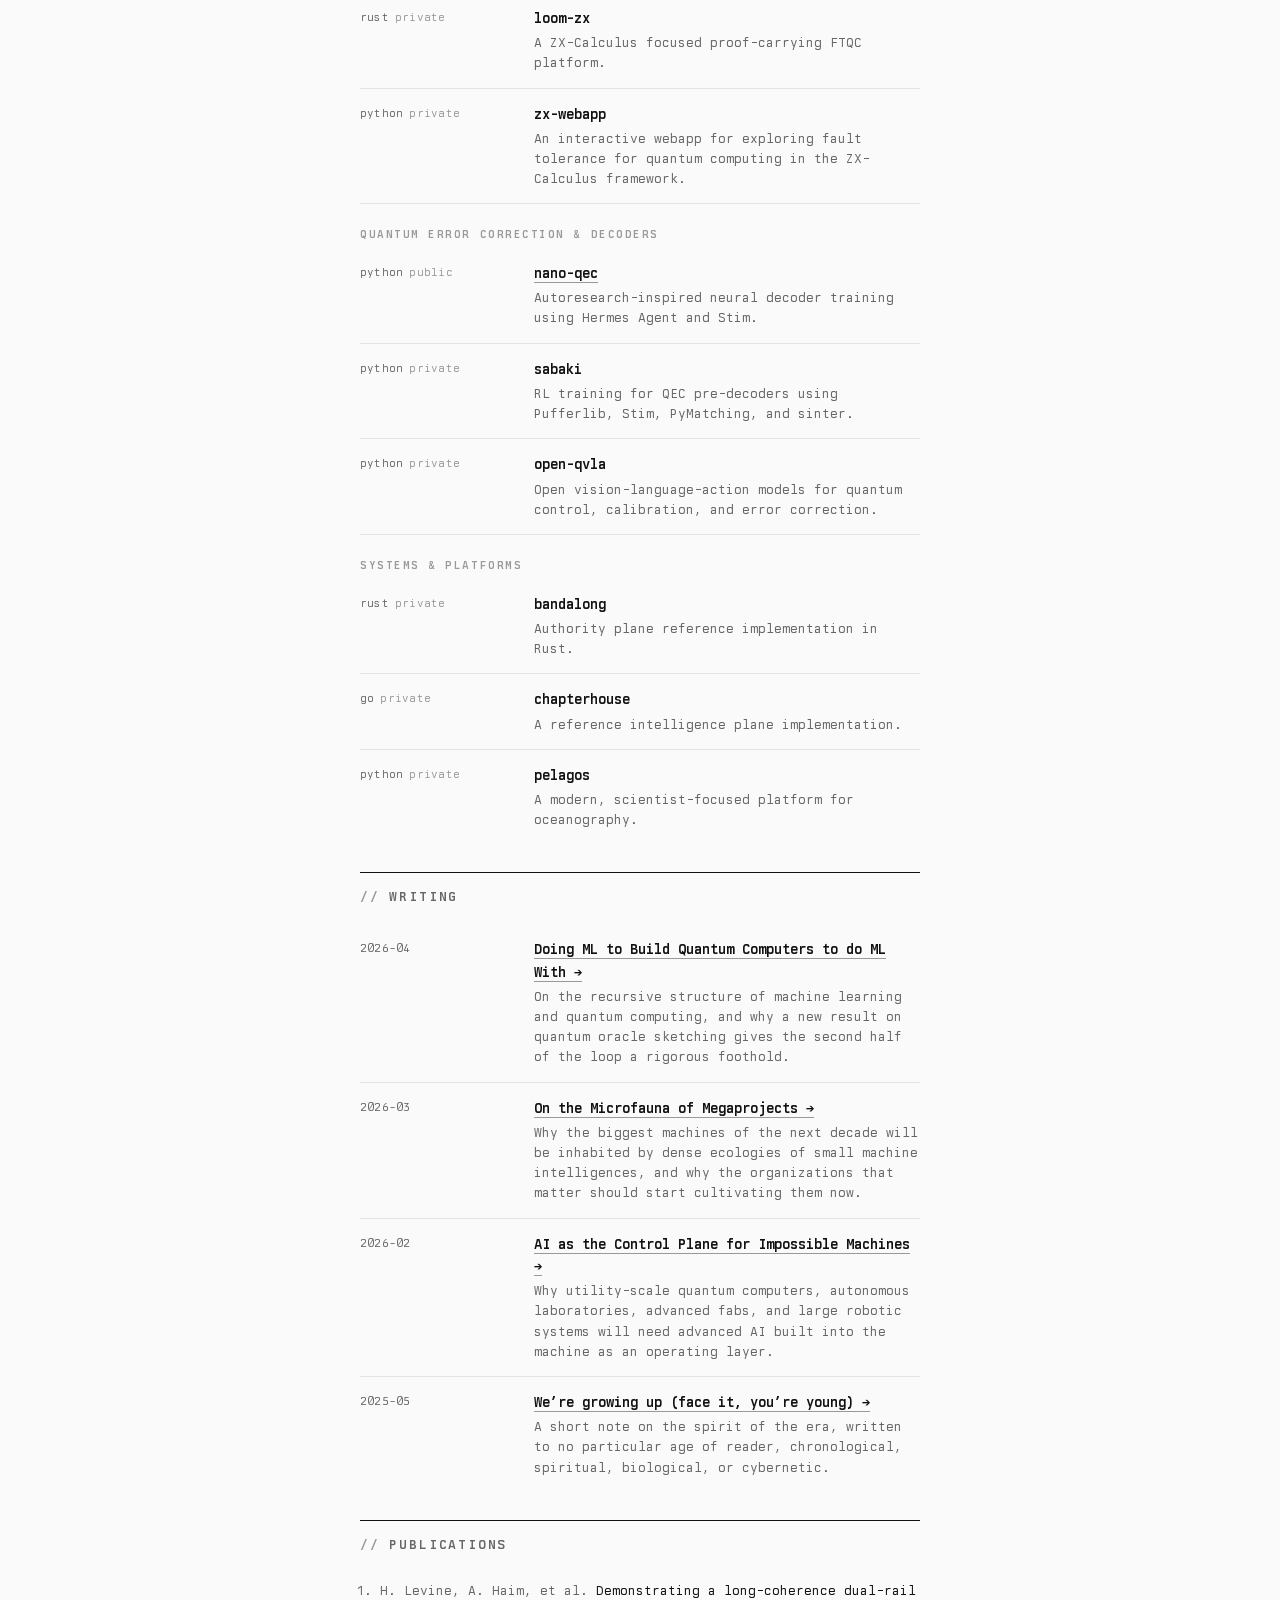
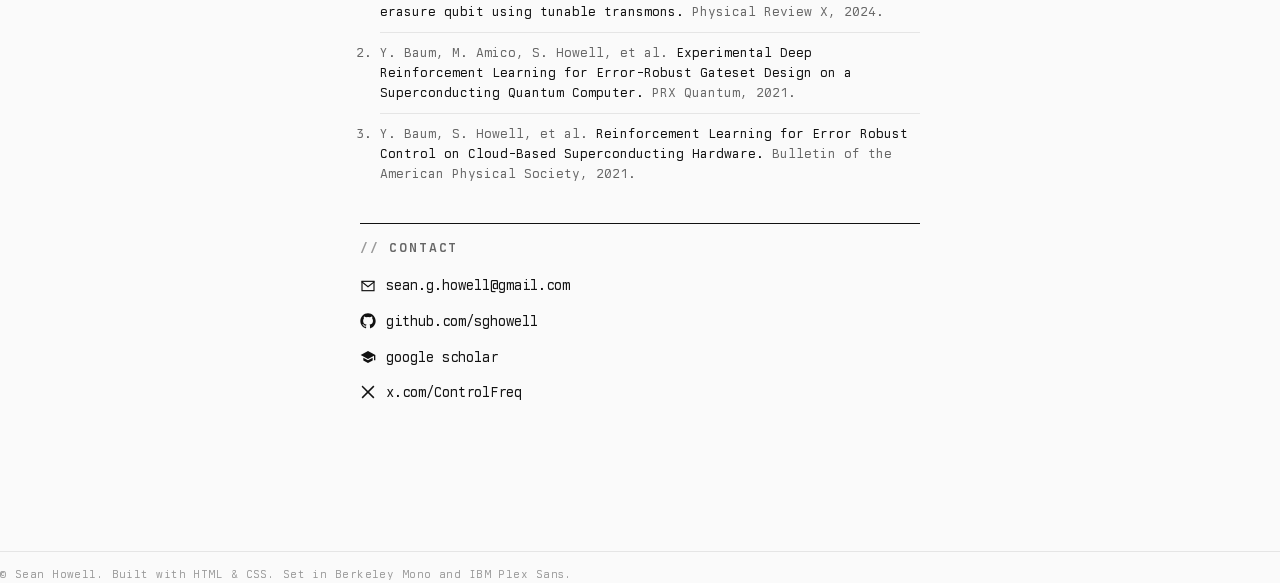
==== commit b135d31d: "add growing-up essay" ====
--- a/index.html
+++ b/index.html
@@ -192,6 +192,14 @@
         </div>
       </div>
 
+      <div class="entry writing">
+        <div class="lhs">2025-05</div>
+        <div class="rhs">
+          <div class="title"><a href="/writing/growing-up.html">We&rsquo;re growing up (face it, you&rsquo;re young) &rarr;</a></div>
+          <div class="desc">A short note on the spirit of the era, written to no particular age of reader, chronological, spiritual, biological, or cybernetic.</div>
+        </div>
+      </div>
+
     </section>
 
     <section id="publications" class="pubs">
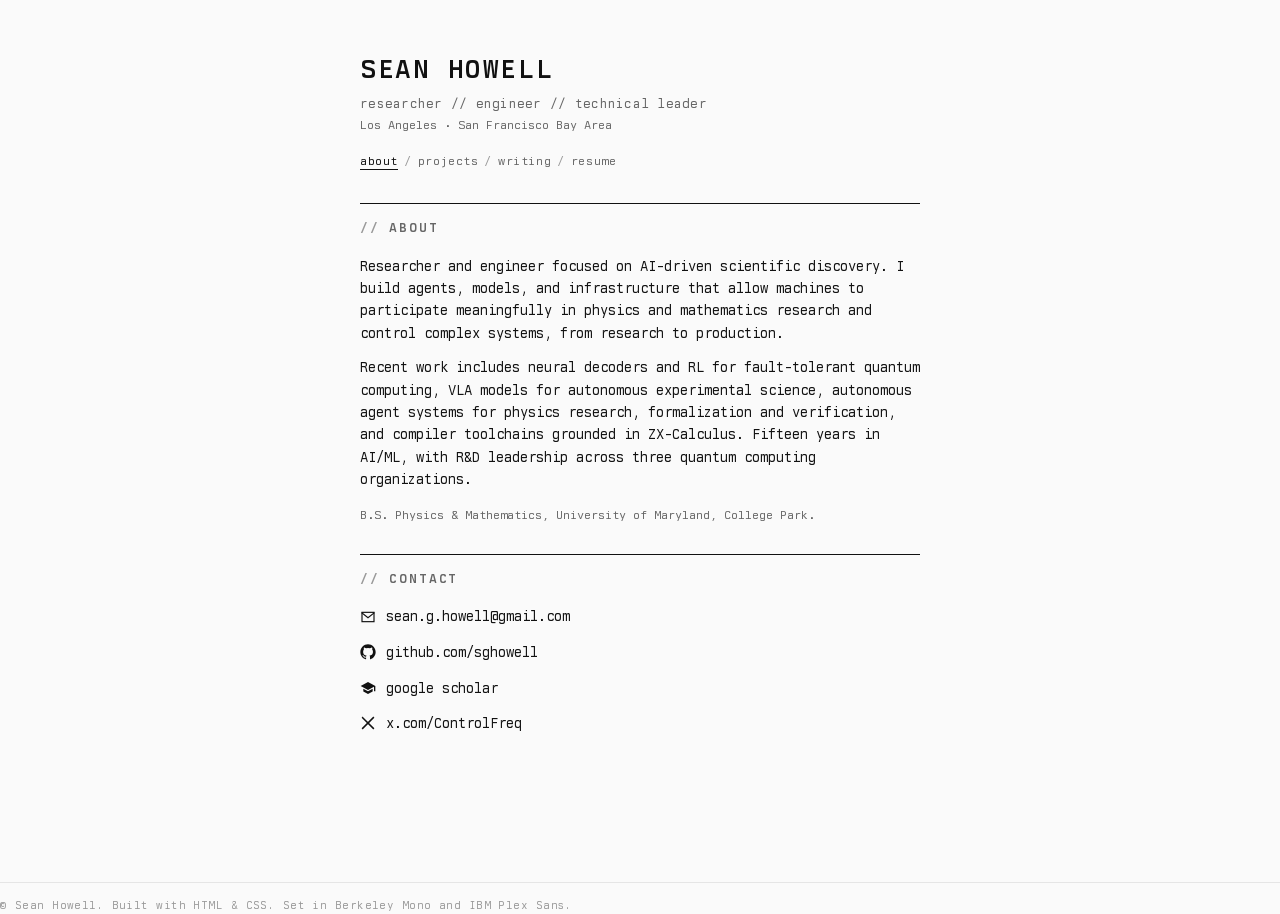
==== commit 1a3745f0: "Split single-page site into bio landing + projects, resume, writing pages - index.html reduced to bi" ====
--- a/index.html
+++ b/index.html
@@ -15,10 +15,9 @@
       <h1>Sean Howell</h1>
       <p class="tagline">researcher // engineer // technical leader</p>
       <p class="location">Los Angeles &middot; San Francisco Bay Area</p>
-      <nav class="anchor-rail" aria-label="Sections">
-        <a href="#about">about</a><span class="sep">/</span><a href="#experience">experience</a><span class="sep">/</span><a href="#projects">projects</a><span class="sep">/</span><a href="#writing">writing</a><span class="sep">/</span><a href="#publications">publications</a><span class="sep">/</span><a href="#contact">contact</a>
+      <nav class="anchor-rail" aria-label="Site">
+        <a href="/" aria-current="page">about</a><span class="sep">/</span><a href="/projects.html">projects</a><span class="sep">/</span><a href="/writing/">writing</a><span class="sep">/</span><a href="/resume.html">resume</a>
       </nav>
-      <a class="resume-link" href="/assets/seanhowell-resume-042026.pdf">[ download resume (pdf) ]</a>
     </header>
 
     <section id="about" class="about">
@@ -26,189 +25,6 @@
       <p>Researcher and engineer focused on AI-driven scientific discovery. I build agents, models, and infrastructure that allow machines to participate meaningfully in physics and mathematics research and control complex systems, from research to production.</p>
       <p>Recent work includes neural decoders and RL for fault-tolerant quantum computing, VLA models for autonomous experimental science, autonomous agent systems for physics research, formalization and verification, and compiler toolchains grounded in ZX-Calculus. Fifteen years in AI/ML, with R&amp;D leadership across three quantum computing organizations.</p>
       <p class="edu">B.S. Physics &amp; Mathematics, University of Maryland, College Park.</p>
-    </section>
-
-    <section id="experience">
-      <h2>experience</h2>
-
-      <div class="entry">
-        <div class="lhs">2024 &mdash; Present</div>
-        <div class="rhs">
-          <div class="title">Principal Engineer, AI for Quantum &amp; Director, Quantum OS</div>
-          <div class="sub">PsiQuantum &middot; Palo Alto, CA</div>
-          <ul>
-            <li>Founded and leading AI for Quantum R&amp;D: ML-based QEC decoders, RL for adaptivity in fault-tolerant quantum computing, scientific agents for physics research, multi-agent systems for calibration, control, and operation of quantum systems.</li>
-            <li>Building agentic discovery infrastructure for scientific AI: harnesses, trajectory capture, structured evaluation of AI-generated scientific artifacts.</li>
-            <li>Directed Quantum OS: designed scalable control plane, fabrics, OS software for utility-scale photonic QC. Grew engineering org by 15+ ICs YoY.</li>
-          </ul>
-        </div>
-      </div>
-
-      <div class="entry">
-        <div class="lhs">2025 &mdash; Present</div>
-        <div class="rhs">
-          <div class="title">Independent Research &amp; Development &mdash; AI for Science &amp; Systems</div>
-          <div class="sub">Los Angeles, CA</div>
-          <ul>
-            <li>Developing architectures for AI-assisted scientific reasoning: evaluation, harnesses, provenance systems, and long-horizon agent frameworks for physics and mathematics.</li>
-            <li>Research at the intersection of reasoning models and formal methods, targeting formalization of results and open problems in quantum information science.</li>
-            <li>Structured representations of reasoning (typed graphs over claims, evidence, derivations, simulations, proofs) for verifiable multi-agent collaboration.</li>
-          </ul>
-        </div>
-      </div>
-
-      <div class="entry">
-        <div class="lhs">2022 &mdash; 2024</div>
-        <div class="rhs">
-          <div class="title">Software Engineering Manager</div>
-          <div class="sub">AWS Center for Quantum Computing &middot; Pasadena, CA</div>
-          <ul>
-            <li>Led engineering and research in quantum compilers, control software/hardware, QEC frameworks, and a distributed runtime for quantum information processing systems.</li>
-            <li>Built and mentored a team of scientists and engineers (0&ndash;30 years experience) developing scalable, fault-tolerant quantum computing systems.</li>
-          </ul>
-        </div>
-      </div>
-
-      <div class="entry">
-        <div class="lhs">2019 &mdash; 2022</div>
-        <div class="rhs">
-          <div class="title">Head of US Division</div>
-          <div class="sub">Q-CTRL &middot; Los Angeles, CA</div>
-          <ul>
-            <li>Led US R&amp;D, software engineering, and product. Grew team 0&rarr;20 engineers, drove 10&times; YoY revenue growth, achieved 9000&times; algorithm performance improvement.</li>
-            <li>First demonstration of reinforcement learning for gateset design and calibration on a superconducting quantum processor. Pioneering work in AI for NISQ hardware.</li>
-          </ul>
-        </div>
-      </div>
-
-      <ul class="prior" aria-label="Prior positions">
-        <li><div class="lhs">2018 &mdash; 2019</div><div class="rhs"><span class="title">Quantitative Research Engineer, BlackRock.</span> Quantitative research and ML for systematic trading strategies.</div></li>
-        <li><div class="lhs">2017</div><div class="rhs"><span class="title">AI Software Engineer, Cogitai.</span> Continual learning research and RL for robotics.</div></li>
-        <li><div class="lhs">2016 &mdash; 2017</div><div class="rhs"><span class="title">Senior Scientist, Areté Associates.</span> Deep learning for computer vision and chemical detection in hyperspectral data.</div></li>
-        <li><div class="lhs">2015 &mdash; 2016</div><div class="rhs"><span class="title">Computer Scientist, Novetta.</span> Deep learning for web-scale multimedia classification and indexing.</div></li>
-        <li><div class="lhs">2013 &mdash; 2015</div><div class="rhs"><span class="title">Research Engineer, NASA Goddard Space Flight Center.</span> ML for multimodal geoscience and remote sensing.</div></li>
-        <li><div class="lhs">2012 &mdash; 2013</div><div class="rhs"><span class="title">Software Engineer, Oceaneering Advanced Technologies.</span> Deep learning and computer vision for autonomous underwater robotics.</div></li>
-        <li><div class="lhs">2009 &mdash; 2011</div><div class="rhs"><span class="title">Research Assistant, University of Maryland.</span> Scientific ML for cosmology and gravitational wave astrophysics.</div></li>
-      </ul>
-    </section>
-
-    <section id="projects">
-      <h2>projects</h2>
-
-      <div class="project-group">agents &amp; research infrastructure</div>
-
-      <div class="entry project">
-        <div class="lhs"><span class="lang">rust</span><span class="visibility">private</span></div>
-        <div class="rhs"><div class="title">lem</div><div class="desc">A scientific agent for physicists that unifies an Aletheia-style GVR loop and RLM techniques.</div></div>
-      </div>
-      <div class="entry project">
-        <div class="lhs"><span class="lang">python</span><span class="visibility">public</span></div>
-        <div class="rhs"><div class="title"><a href="https://github.com/sghowell/deep-gvr">deep-gvr</a></div><div class="desc">A minimal generate-validate-revise loop for Hermes-Agent, inspired by DeepMind&rsquo;s Aletheia agent for autonomous research with empirical, formal, and human verification.</div></div>
-      </div>
-      <div class="entry project">
-        <div class="lhs"><span class="lang">rust</span><span class="visibility">private</span></div>
-        <div class="rhs"><div class="title">skaffen-mono</div><div class="desc">A general-purpose personal research, development, engineering, and inquiry agent.</div></div>
-      </div>
-      <div class="entry project">
-        <div class="lhs"><span class="lang">rust</span><span class="visibility">private</span></div>
-        <div class="rhs"><div class="title">culture</div><div class="desc">Multi-agent orchestration and AI research assistants.</div></div>
-      </div>
-      <div class="entry project">
-        <div class="lhs"><span class="lang">python</span><span class="visibility">private</span></div>
-        <div class="rhs"><div class="title">parallax-science</div><div class="desc">A platform and protocols for AI agents to engage in structured scientific discourse.</div></div>
-      </div>
-      <div class="entry project">
-        <div class="lhs"><span class="lang">tex</span><span class="visibility">private</span></div>
-        <div class="rhs"><div class="title">hilbert</div><div class="desc">Solving open problems in quantum information science using AI.</div></div>
-      </div>
-
-      <div class="project-group">zx-calculus &amp; fault-tolerant quantum computing</div>
-
-      <div class="entry project">
-        <div class="lhs"><span class="lang">rust</span><span class="visibility">private</span></div>
-        <div class="rhs"><div class="title">loom-zx</div><div class="desc">A ZX-Calculus focused proof-carrying FTQC platform.</div></div>
-      </div>
-      <div class="entry project">
-        <div class="lhs"><span class="lang">python</span><span class="visibility">private</span></div>
-        <div class="rhs"><div class="title">zx-webapp</div><div class="desc">An interactive webapp for exploring fault tolerance for quantum computing in the ZX-Calculus framework.</div></div>
-      </div>
-
-      <div class="project-group">quantum error correction &amp; decoders</div>
-
-      <div class="entry project">
-        <div class="lhs"><span class="lang">python</span><span class="visibility">public</span></div>
-        <div class="rhs"><div class="title"><a href="https://github.com/sghowell/nano-qec">nano-qec</a></div><div class="desc">Autoresearch-inspired neural decoder training using Hermes Agent and Stim.</div></div>
-      </div>
-      <div class="entry project">
-        <div class="lhs"><span class="lang">python</span><span class="visibility">private</span></div>
-        <div class="rhs"><div class="title">sabaki</div><div class="desc">RL training for QEC pre-decoders using Pufferlib, Stim, PyMatching, and sinter.</div></div>
-      </div>
-      <div class="entry project">
-        <div class="lhs"><span class="lang">python</span><span class="visibility">private</span></div>
-        <div class="rhs"><div class="title">open-qvla</div><div class="desc">Open vision-language-action models for quantum control, calibration, and error correction.</div></div>
-      </div>
-
-      <div class="project-group">systems &amp; platforms</div>
-
-      <div class="entry project">
-        <div class="lhs"><span class="lang">rust</span><span class="visibility">private</span></div>
-        <div class="rhs"><div class="title">bandalong</div><div class="desc">Authority plane reference implementation in Rust.</div></div>
-      </div>
-      <div class="entry project">
-        <div class="lhs"><span class="lang">go</span><span class="visibility">private</span></div>
-        <div class="rhs"><div class="title">chapterhouse</div><div class="desc">A reference intelligence plane implementation.</div></div>
-      </div>
-      <div class="entry project">
-        <div class="lhs"><span class="lang">python</span><span class="visibility">private</span></div>
-        <div class="rhs"><div class="title">pelagos</div><div class="desc">A modern, scientist-focused platform for oceanography.</div></div>
-      </div>
-
-    </section>
-
-    <section id="writing">
-      <h2>writing</h2>
-
-      <div class="entry writing">
-        <div class="lhs">2026-04</div>
-        <div class="rhs">
-          <div class="title"><a href="/writing/ml-quantum-loop.html">Doing ML to Build Quantum Computers to do ML With &rarr;</a></div>
-          <div class="desc">On the recursive structure of machine learning and quantum computing, and why a new result on quantum oracle sketching gives the second half of the loop a rigorous foothold.</div>
-        </div>
-      </div>
-
-      <div class="entry writing">
-        <div class="lhs">2026-03</div>
-        <div class="rhs">
-          <div class="title"><a href="/writing/microfauna-of-megaprojects.html">On the Microfauna of Megaprojects &rarr;</a></div>
-          <div class="desc">Why the biggest machines of the next decade will be inhabited by dense ecologies of small machine intelligences, and why the organizations that matter should start cultivating them now.</div>
-        </div>
-      </div>
-
-      <div class="entry writing">
-        <div class="lhs">2026-02</div>
-        <div class="rhs">
-          <div class="title"><a href="/writing/ai-control-plane.html">AI as the Control Plane for Impossible Machines &rarr;</a></div>
-          <div class="desc">Why utility-scale quantum computers, autonomous laboratories, advanced fabs, and large robotic systems will need advanced AI built into the machine as an operating layer.</div>
-        </div>
-      </div>
-
-      <div class="entry writing">
-        <div class="lhs">2025-05</div>
-        <div class="rhs">
-          <div class="title"><a href="/writing/growing-up.html">We&rsquo;re growing up (face it, you&rsquo;re young) &rarr;</a></div>
-          <div class="desc">A short note on the spirit of the era, written to no particular age of reader, chronological, spiritual, biological, or cybernetic.</div>
-        </div>
-      </div>
-
-    </section>
-
-    <section id="publications" class="pubs">
-      <h2>publications</h2>
-      <ol>
-        <li>H. Levine, A. Haim, et al. <em>Demonstrating a long-coherence dual-rail erasure qubit using tunable transmons.</em> Physical Review X, 2024.</li>
-        <li>Y. Baum, M. Amico, S. Howell, et al. <em>Experimental Deep Reinforcement Learning for Error-Robust Gateset Design on a Superconducting Quantum Computer.</em> PRX Quantum, 2021.</li>
-        <li>Y. Baum, S. Howell, et al. <em>Reinforcement Learning for Error Robust Control on Cloud-Based Superconducting Hardware.</em> Bulletin of the American Physical Society, 2021.</li>
-      </ol>
     </section>
 
     <section id="contact">
--- a/style.css
+++ b/style.css
@@ -129,6 +129,11 @@
   border-bottom-color: var(--fg);
 }
 
+.anchor-rail a[aria-current="page"] {
+  color: var(--fg);
+  border-bottom-color: var(--fg);
+}
+
 .anchor-rail .sep {
   margin: 0 6px;
   color: var(--faint);
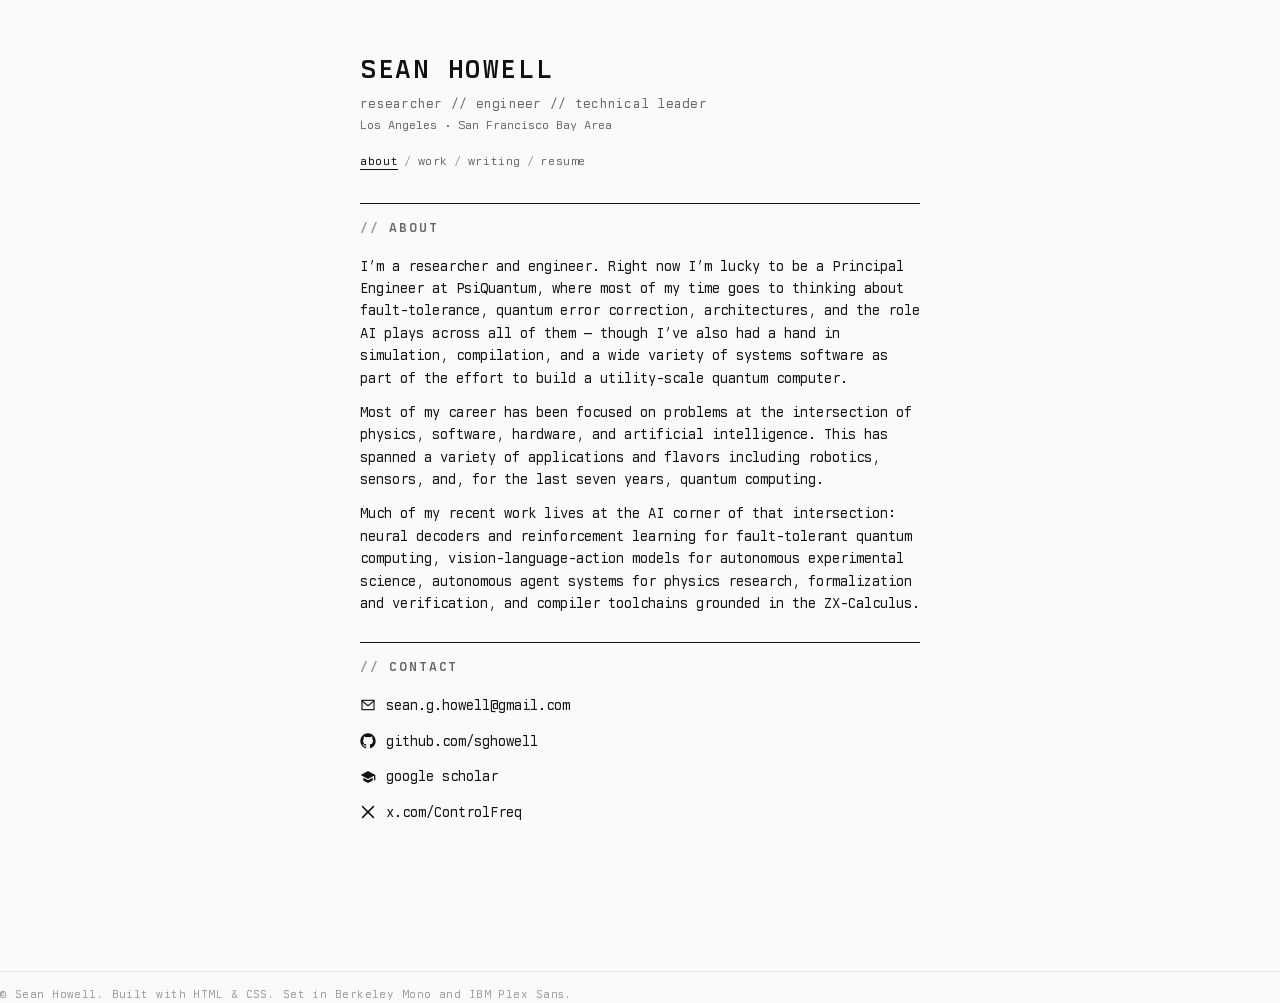
==== commit ce366422: "Refine bio and rename projects section to work - Rewrite About: Principal Engineer framing, AI as a " ====
--- a/index.html
+++ b/index.html
@@ -16,15 +16,15 @@
       <p class="tagline">researcher // engineer // technical leader</p>
       <p class="location">Los Angeles &middot; San Francisco Bay Area</p>
       <nav class="anchor-rail" aria-label="Site">
-        <a href="/" aria-current="page">about</a><span class="sep">/</span><a href="/projects.html">projects</a><span class="sep">/</span><a href="/writing/">writing</a><span class="sep">/</span><a href="/resume.html">resume</a>
+        <a href="/" aria-current="page">about</a><span class="sep">/</span><a href="/projects.html">work</a><span class="sep">/</span><a href="/writing/">writing</a><span class="sep">/</span><a href="/resume.html">resume</a>
       </nav>
     </header>
 
     <section id="about" class="about">
       <h2>about</h2>
-      <p>Researcher and engineer focused on AI-driven scientific discovery. I build agents, models, and infrastructure that allow machines to participate meaningfully in physics and mathematics research and control complex systems, from research to production.</p>
-      <p>Recent work includes neural decoders and RL for fault-tolerant quantum computing, VLA models for autonomous experimental science, autonomous agent systems for physics research, formalization and verification, and compiler toolchains grounded in ZX-Calculus. Fifteen years in AI/ML, with R&amp;D leadership across three quantum computing organizations.</p>
-      <p class="edu">B.S. Physics &amp; Mathematics, University of Maryland, College Park.</p>
+      <p>I&rsquo;m a researcher and engineer. Right now I&rsquo;m lucky to be a Principal Engineer at PsiQuantum, where most of my time goes to thinking about fault-tolerance, quantum error correction, architectures, and the role AI plays across all of them &mdash; though I&rsquo;ve also had a hand in simulation, compilation, and a wide variety of systems software as part of the effort to build a utility-scale quantum computer.</p>
+      <p>Most of my career has been focused on problems at the intersection of physics, software, hardware, and artificial intelligence. This has spanned a variety of applications and flavors including robotics, sensors, and, for the last seven years, quantum computing.</p>
+      <p>Much of my recent work lives at the AI corner of that intersection: neural decoders and reinforcement learning for fault-tolerant quantum computing, vision-language-action models for autonomous experimental science, autonomous agent systems for physics research, formalization and verification, and compiler toolchains grounded in the ZX-Calculus.</p>
     </section>
 
     <section id="contact">
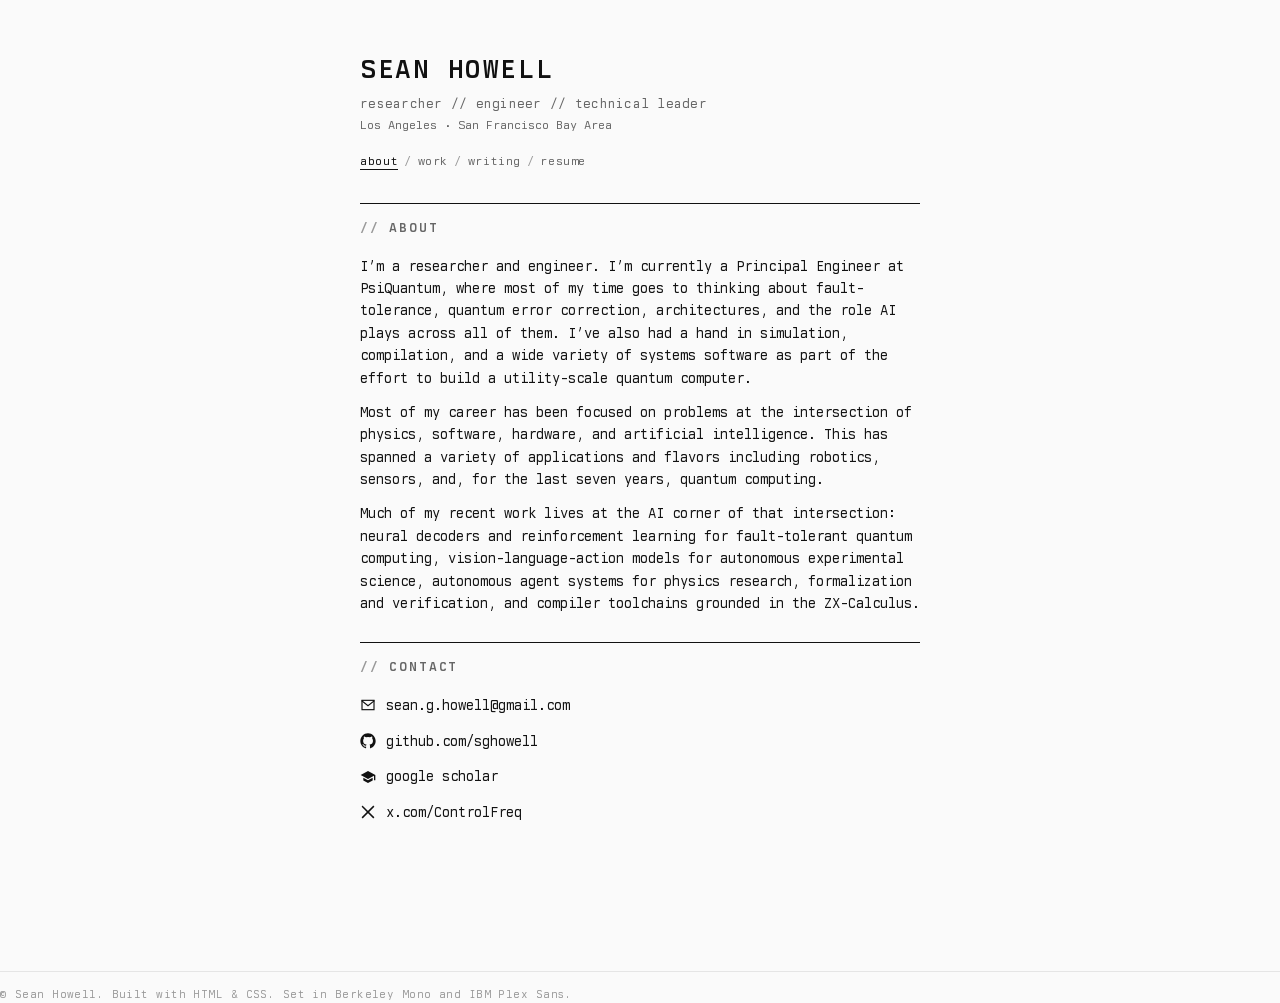
==== commit 3230b5c6: "Polish About copy and add publications to writing page - About: lead second sentence with 'I'm curre" ====
--- a/index.html
+++ b/index.html
@@ -22,7 +22,7 @@
 
     <section id="about" class="about">
       <h2>about</h2>
-      <p>I&rsquo;m a researcher and engineer. Right now I&rsquo;m lucky to be a Principal Engineer at PsiQuantum, where most of my time goes to thinking about fault-tolerance, quantum error correction, architectures, and the role AI plays across all of them &mdash; though I&rsquo;ve also had a hand in simulation, compilation, and a wide variety of systems software as part of the effort to build a utility-scale quantum computer.</p>
+      <p>I&rsquo;m a researcher and engineer. I&rsquo;m currently a Principal Engineer at PsiQuantum, where most of my time goes to thinking about fault-tolerance, quantum error correction, architectures, and the role AI plays across all of them. I&rsquo;ve also had a hand in simulation, compilation, and a wide variety of systems software as part of the effort to build a utility-scale quantum computer.</p>
       <p>Most of my career has been focused on problems at the intersection of physics, software, hardware, and artificial intelligence. This has spanned a variety of applications and flavors including robotics, sensors, and, for the last seven years, quantum computing.</p>
       <p>Much of my recent work lives at the AI corner of that intersection: neural decoders and reinforcement learning for fault-tolerant quantum computing, vision-language-action models for autonomous experimental science, autonomous agent systems for physics research, formalization and verification, and compiler toolchains grounded in the ZX-Calculus.</p>
     </section>
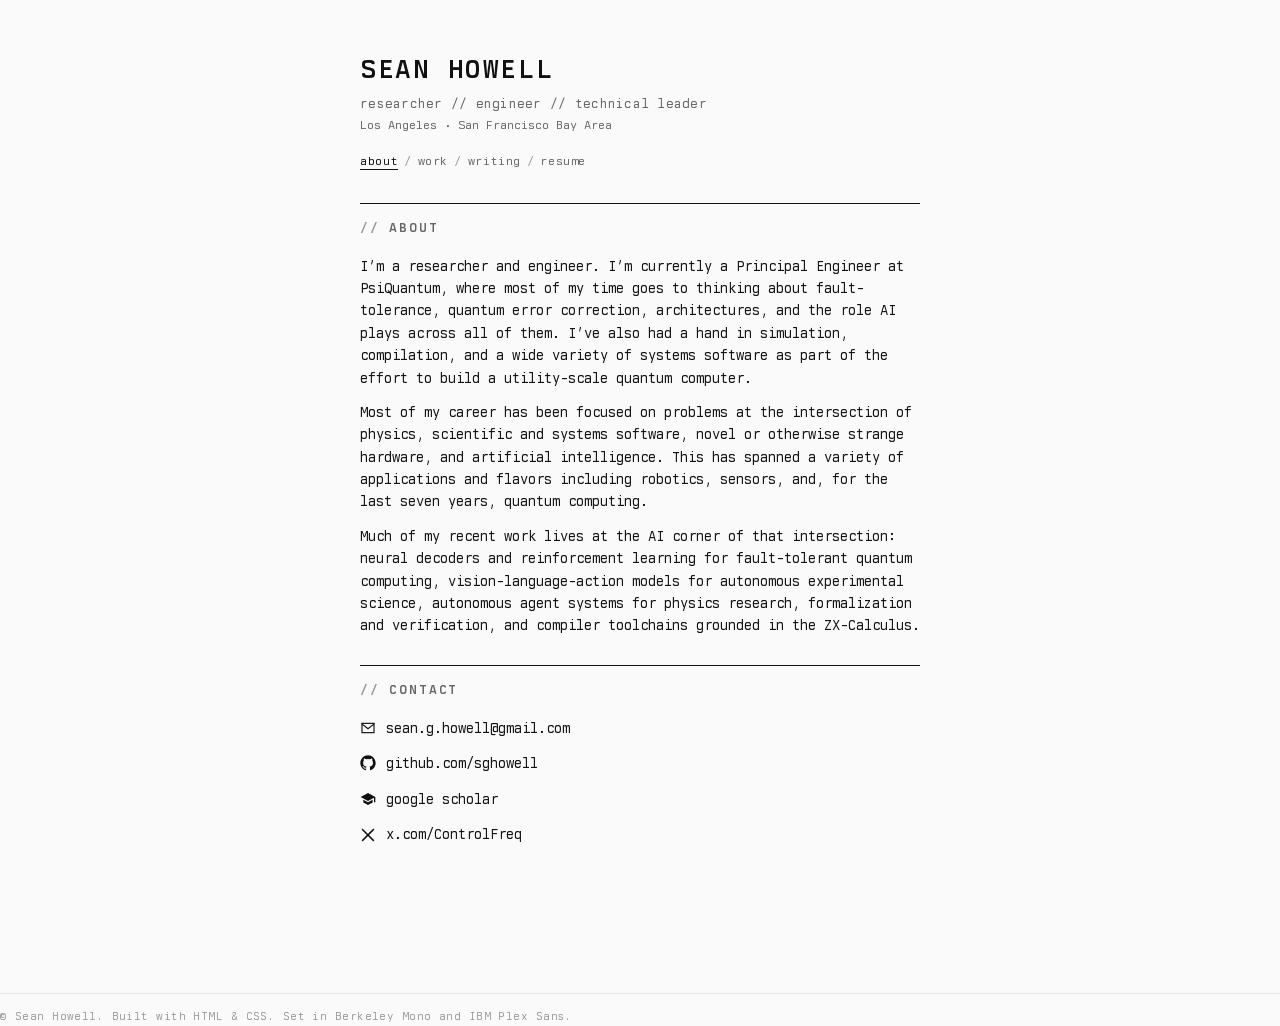
==== commit 96f4a932: "Make About second paragraph more specific - 'software' -> 'scientific and systems software' - 'hardw" ====
--- a/index.html
+++ b/index.html
@@ -23,7 +23,7 @@
     <section id="about" class="about">
       <h2>about</h2>
       <p>I&rsquo;m a researcher and engineer. I&rsquo;m currently a Principal Engineer at PsiQuantum, where most of my time goes to thinking about fault-tolerance, quantum error correction, architectures, and the role AI plays across all of them. I&rsquo;ve also had a hand in simulation, compilation, and a wide variety of systems software as part of the effort to build a utility-scale quantum computer.</p>
-      <p>Most of my career has been focused on problems at the intersection of physics, software, hardware, and artificial intelligence. This has spanned a variety of applications and flavors including robotics, sensors, and, for the last seven years, quantum computing.</p>
+      <p>Most of my career has been focused on problems at the intersection of physics, scientific and systems software, novel or otherwise strange hardware, and artificial intelligence. This has spanned a variety of applications and flavors including robotics, sensors, and, for the last seven years, quantum computing.</p>
       <p>Much of my recent work lives at the AI corner of that intersection: neural decoders and reinforcement learning for fault-tolerant quantum computing, vision-language-action models for autonomous experimental science, autonomous agent systems for physics research, formalization and verification, and compiler toolchains grounded in the ZX-Calculus.</p>
     </section>
 
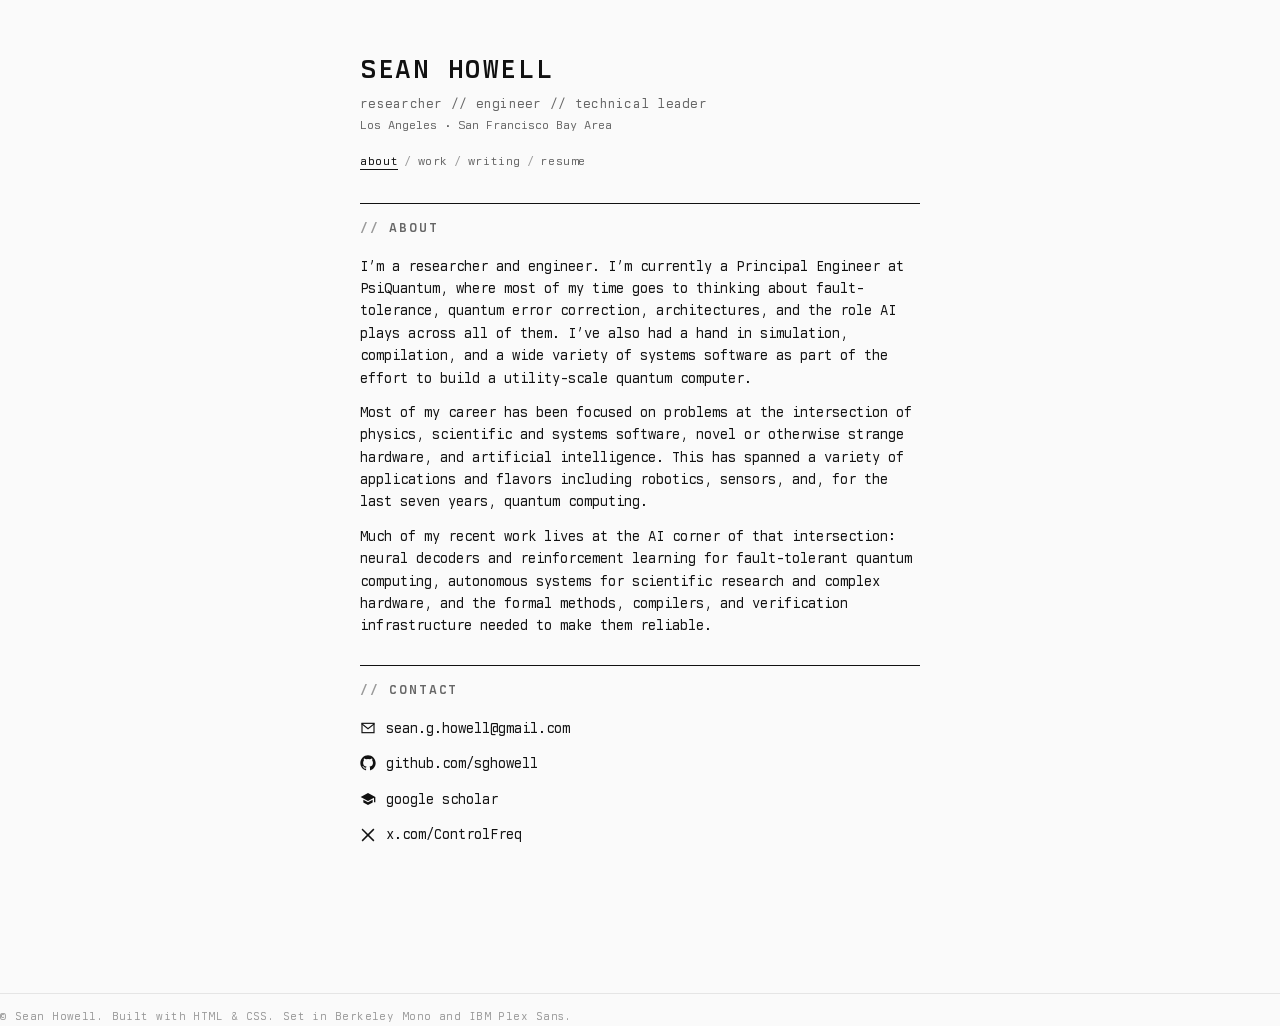
==== commit e81eabb6: "Refocus site work overview" ====
--- a/index.html
+++ b/index.html
@@ -24,7 +24,7 @@
       <h2>about</h2>
       <p>I&rsquo;m a researcher and engineer. I&rsquo;m currently a Principal Engineer at PsiQuantum, where most of my time goes to thinking about fault-tolerance, quantum error correction, architectures, and the role AI plays across all of them. I&rsquo;ve also had a hand in simulation, compilation, and a wide variety of systems software as part of the effort to build a utility-scale quantum computer.</p>
       <p>Most of my career has been focused on problems at the intersection of physics, scientific and systems software, novel or otherwise strange hardware, and artificial intelligence. This has spanned a variety of applications and flavors including robotics, sensors, and, for the last seven years, quantum computing.</p>
-      <p>Much of my recent work lives at the AI corner of that intersection: neural decoders and reinforcement learning for fault-tolerant quantum computing, vision-language-action models for autonomous experimental science, autonomous agent systems for physics research, formalization and verification, and compiler toolchains grounded in the ZX-Calculus.</p>
+      <p>Much of my recent work lives at the AI corner of that intersection: neural decoders and reinforcement learning for fault-tolerant quantum computing, autonomous systems for scientific research and complex hardware, and the formal methods, compilers, and verification infrastructure needed to make them reliable.</p>
     </section>
 
     <section id="contact">
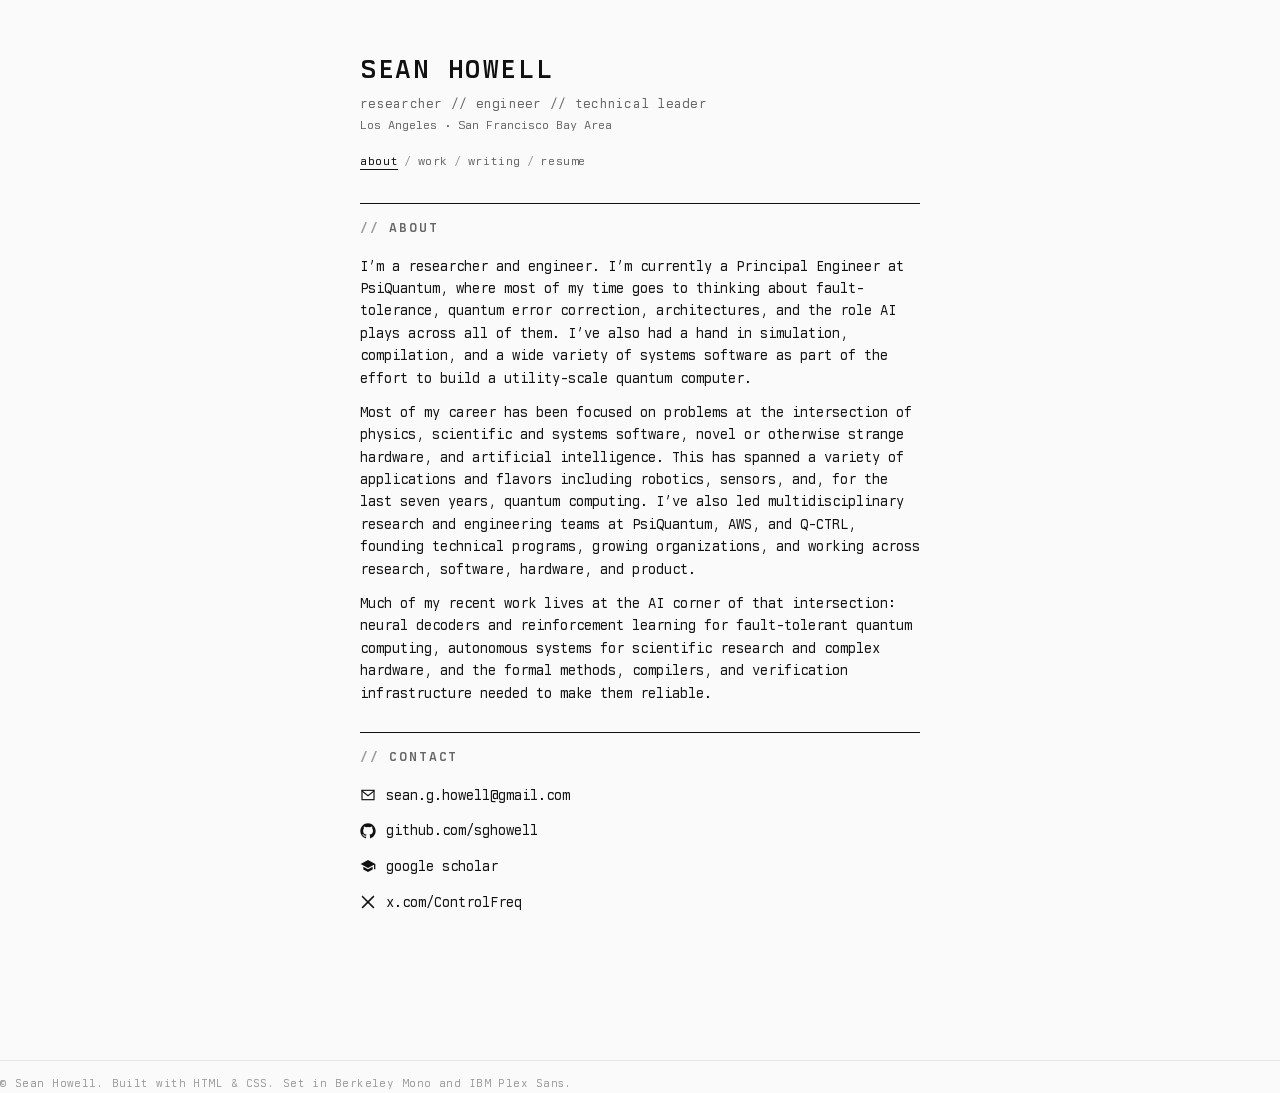
==== commit 2fa4a08c: "Add leadership experience to about section" ====
--- a/index.html
+++ b/index.html
@@ -23,7 +23,7 @@
     <section id="about" class="about">
       <h2>about</h2>
       <p>I&rsquo;m a researcher and engineer. I&rsquo;m currently a Principal Engineer at PsiQuantum, where most of my time goes to thinking about fault-tolerance, quantum error correction, architectures, and the role AI plays across all of them. I&rsquo;ve also had a hand in simulation, compilation, and a wide variety of systems software as part of the effort to build a utility-scale quantum computer.</p>
-      <p>Most of my career has been focused on problems at the intersection of physics, scientific and systems software, novel or otherwise strange hardware, and artificial intelligence. This has spanned a variety of applications and flavors including robotics, sensors, and, for the last seven years, quantum computing.</p>
+      <p>Most of my career has been focused on problems at the intersection of physics, scientific and systems software, novel or otherwise strange hardware, and artificial intelligence. This has spanned a variety of applications and flavors including robotics, sensors, and, for the last seven years, quantum computing. I&rsquo;ve also led multidisciplinary research and engineering teams at PsiQuantum, AWS, and Q-CTRL, founding technical programs, growing organizations, and working across research, software, hardware, and product.</p>
       <p>Much of my recent work lives at the AI corner of that intersection: neural decoders and reinforcement learning for fault-tolerant quantum computing, autonomous systems for scientific research and complex hardware, and the formal methods, compilers, and verification infrastructure needed to make them reliable.</p>
     </section>
 
